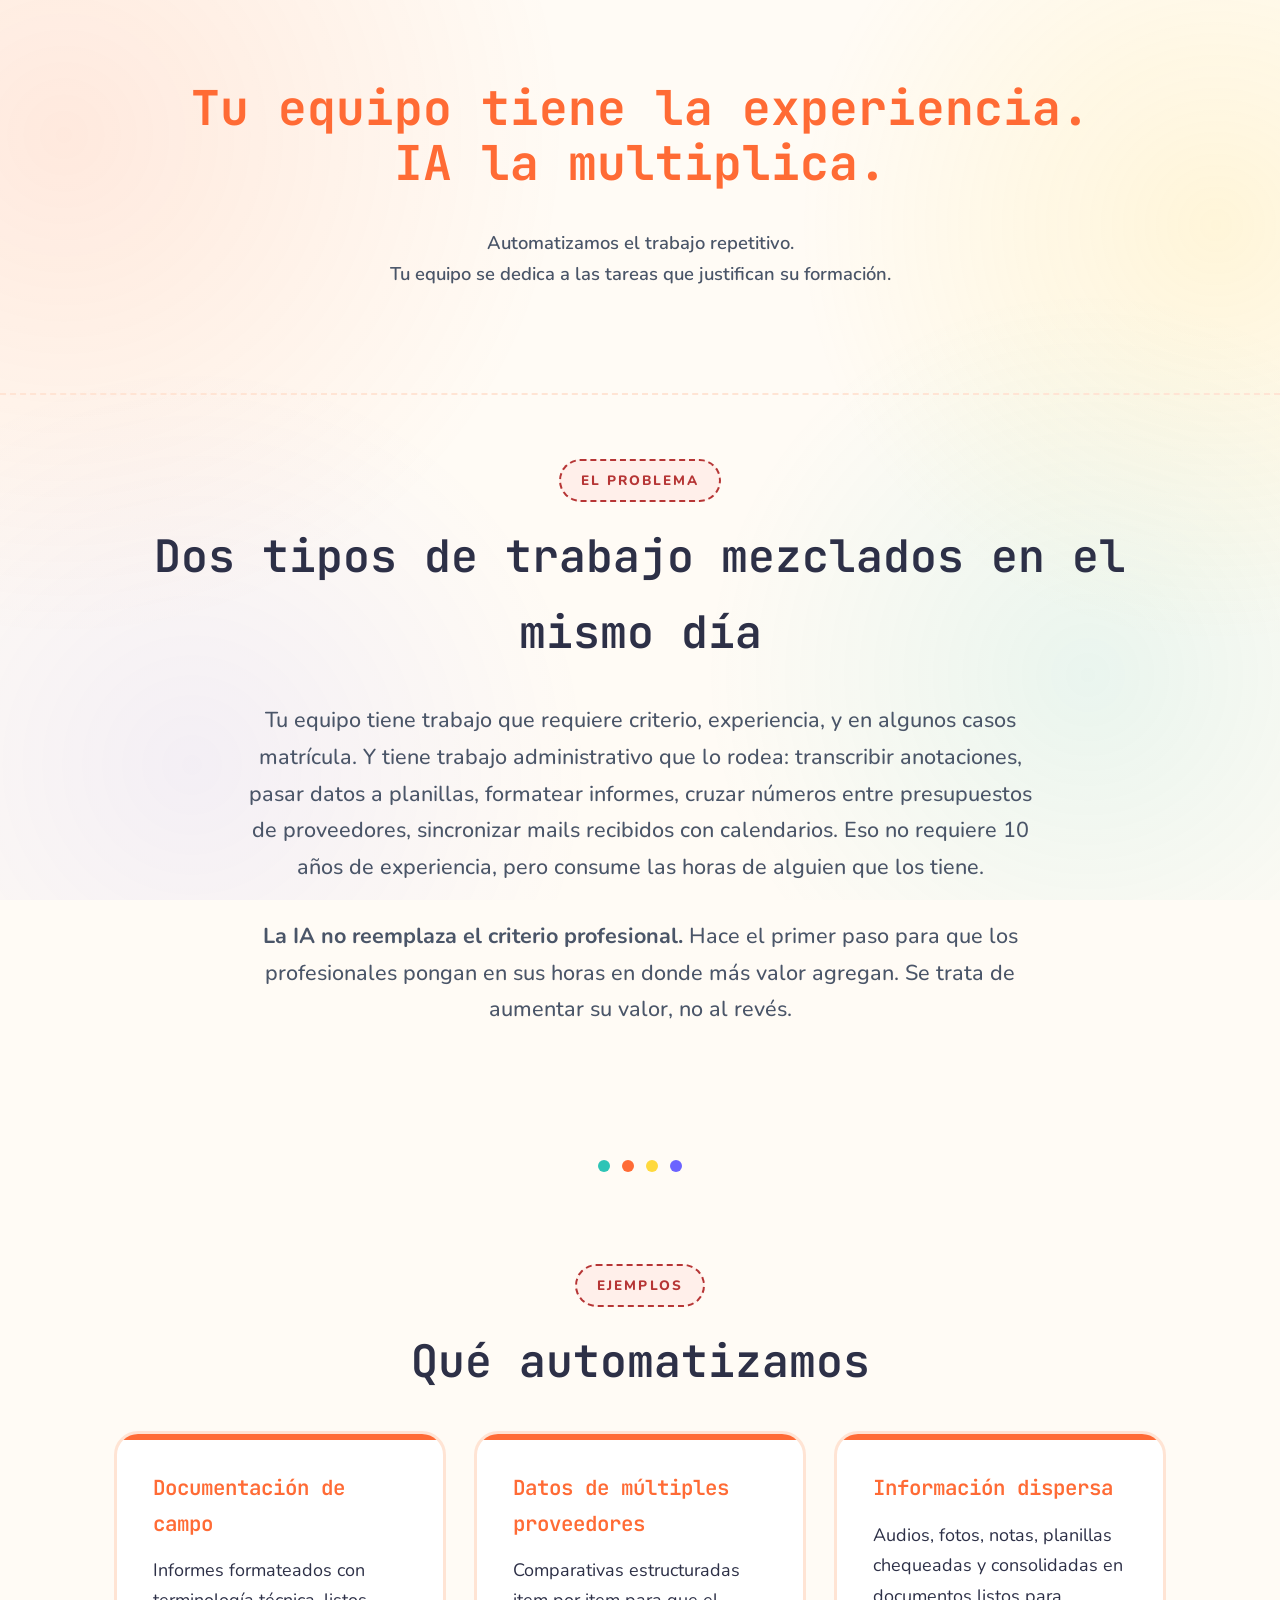
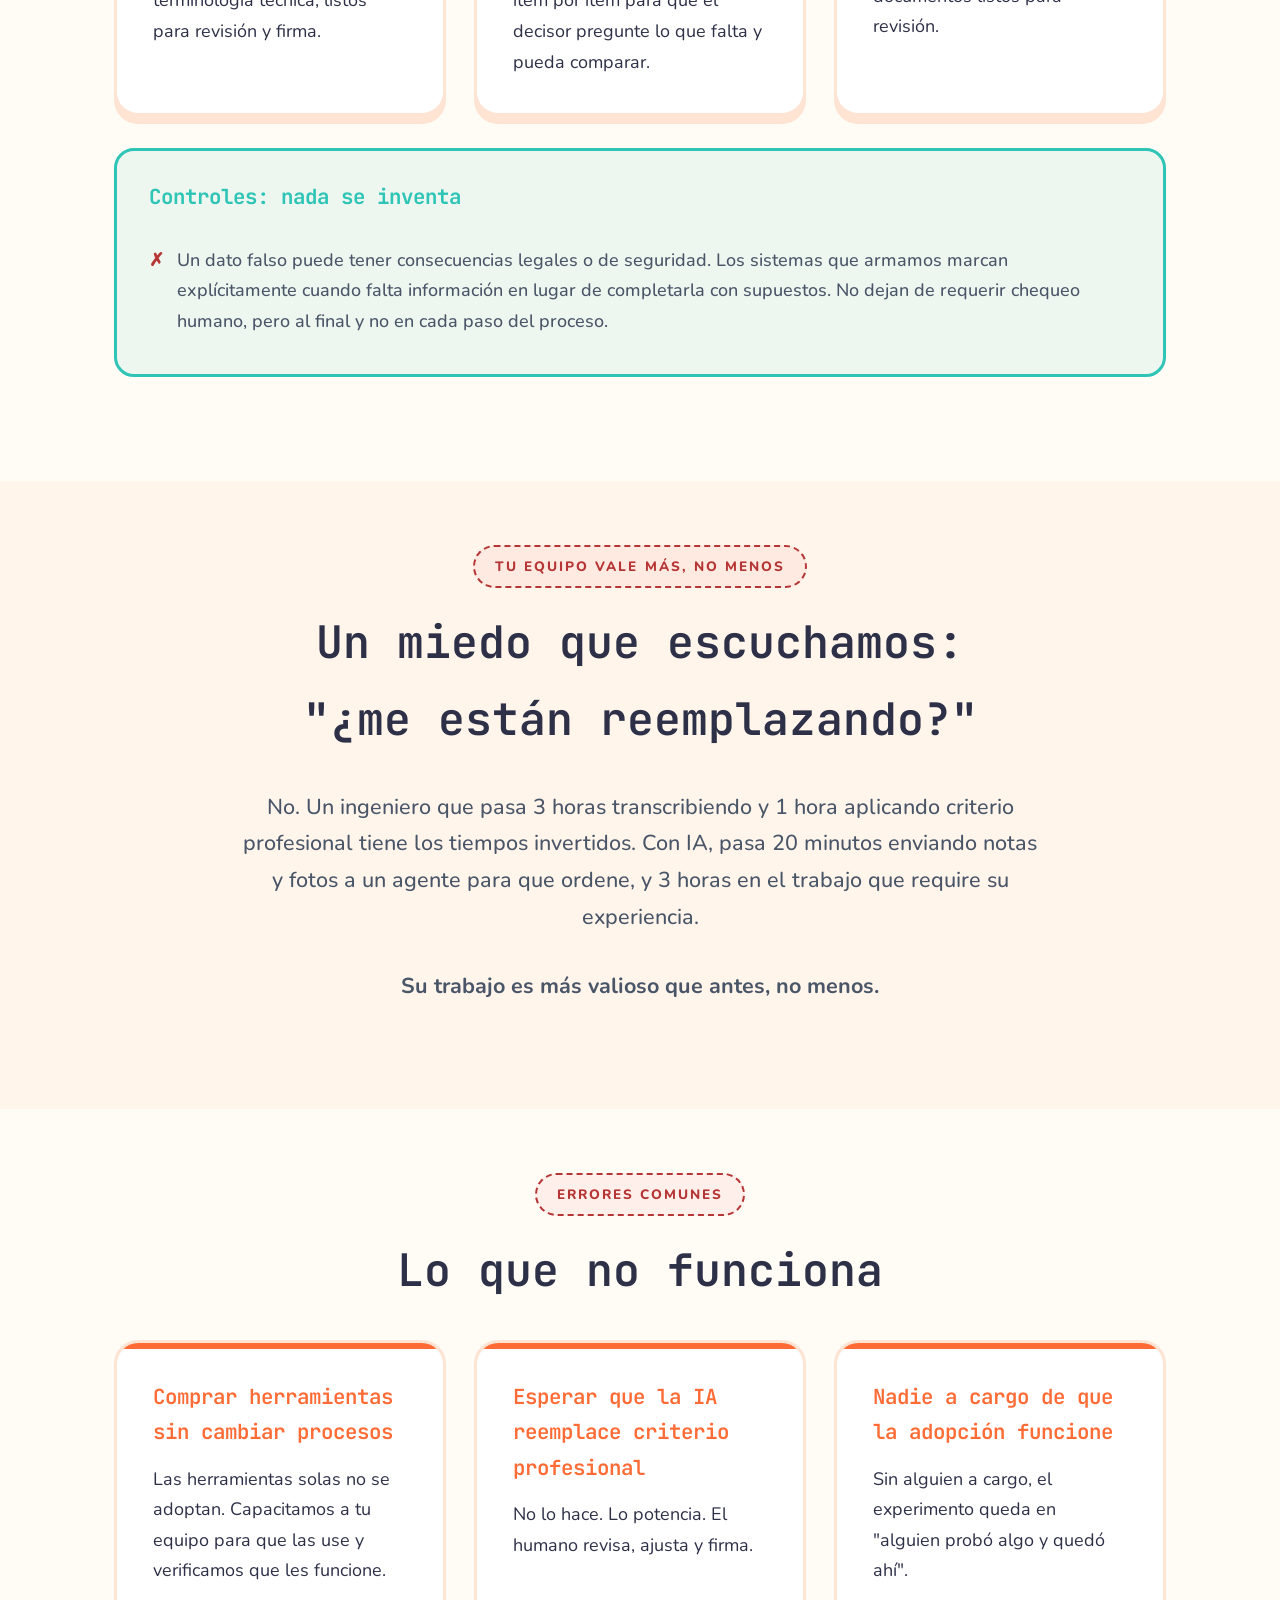
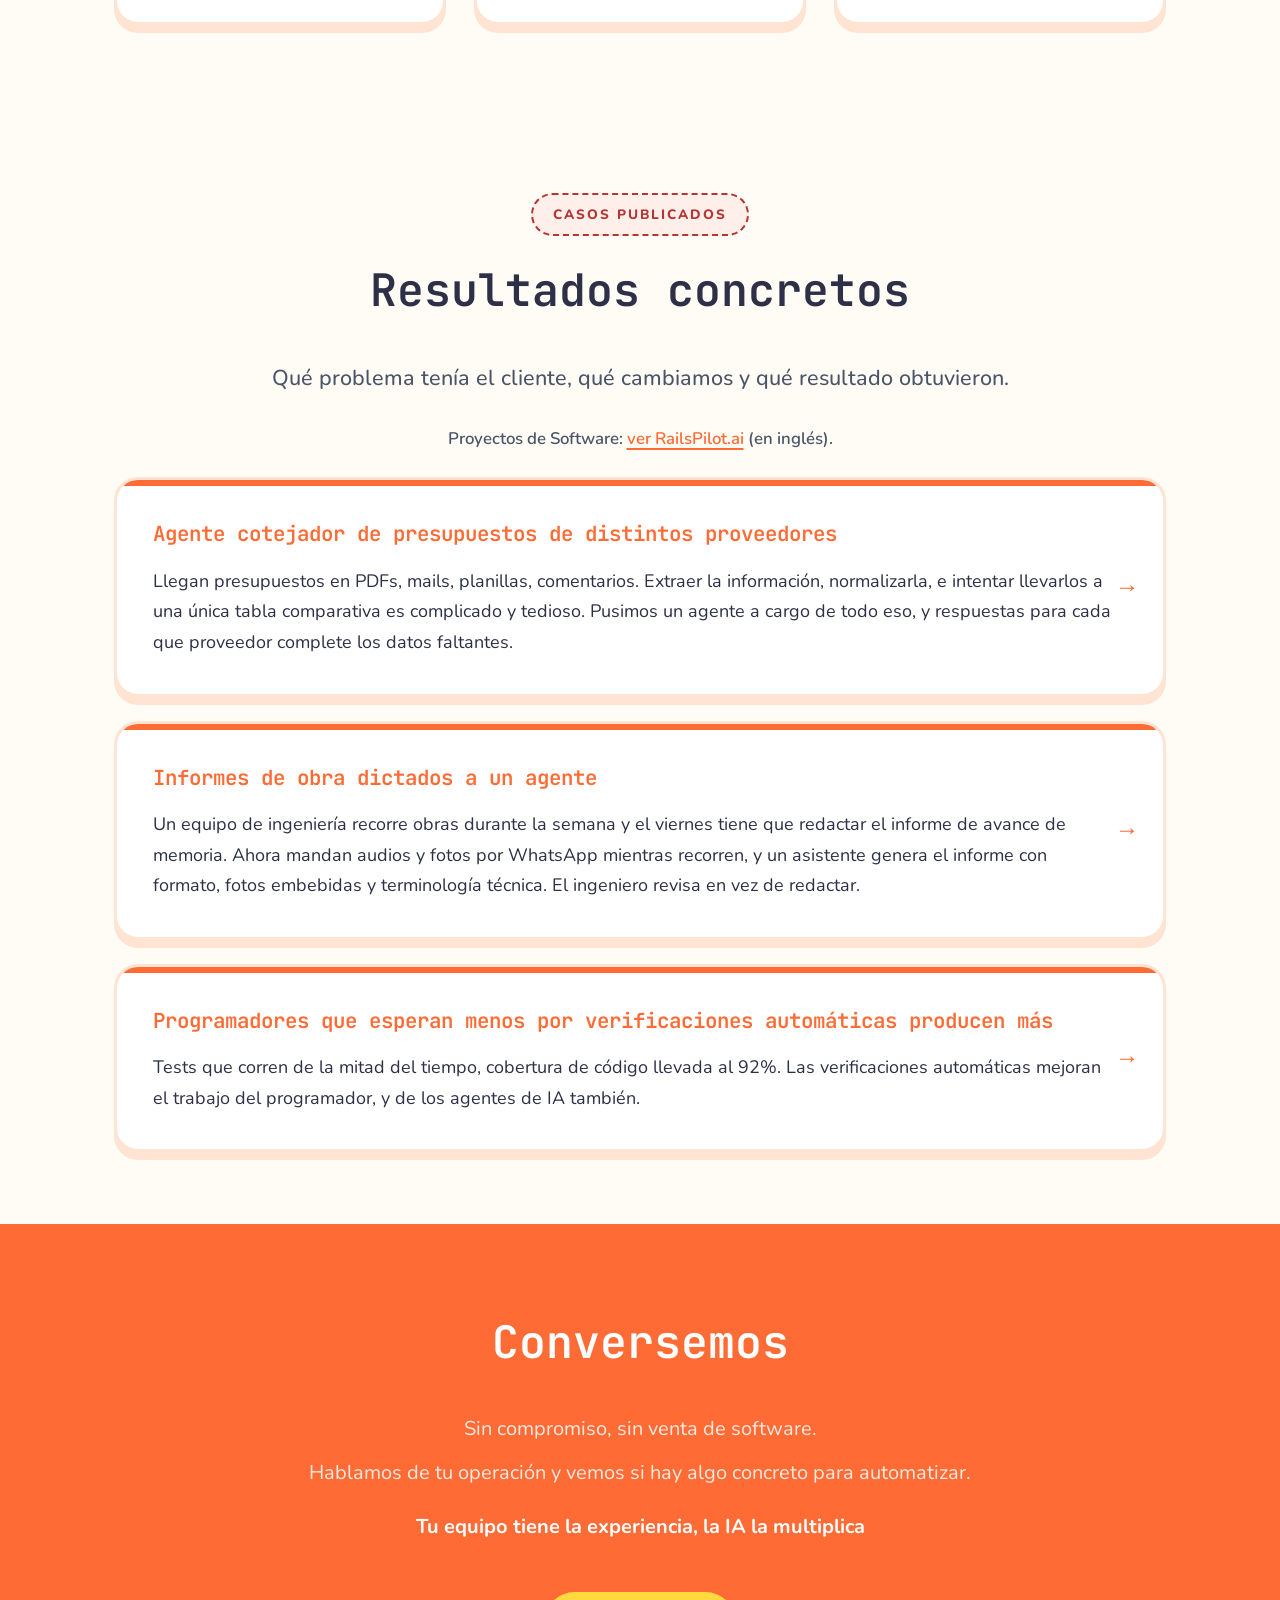
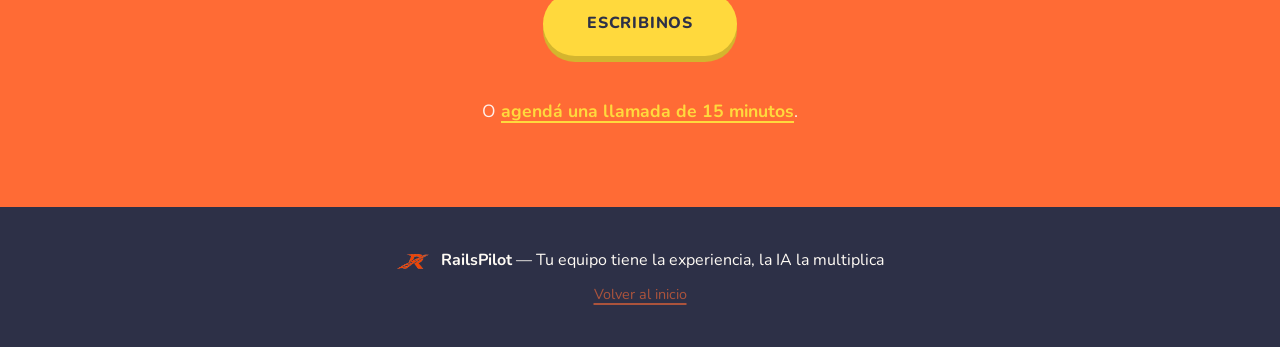
==== case_studies/index.html @ f8e94e39 "Remove dead CSS and inert scroll-reveal scaffolding Final polish pass after the 5 critique fixes alr" ====
<!DOCTYPE html>
<html lang="es">
  <head>
    <meta charset="UTF-8">
    <meta name="viewport" content="width=device-width, initial-scale=1.0">
    <title>Tu equipo tiene la experiencia, IA la multiplica — RailsPilot</title>
    <meta name="description" content="Automatizamos el trabajo repetitivo. No reemplazamos el criterio profesional: hacemos el primer pase para que tu equipo se dedique a las tareas que justifican su formación. Casos de uso reales.">
    <link rel="preconnect" href="https://fonts.googleapis.com">
    <link rel="preconnect" href="https://fonts.gstatic.com" crossorigin>
    <link href="https://fonts.googleapis.com/css2?family=Nunito:wght@400;600;700;800&family=JetBrains+Mono:wght@400;500;600;700&display=swap" rel="stylesheet">
    <link rel="stylesheet" href="styles.css">
    <link rel="icon" type="image/x-icon" href="../favicon.ico">
    <link rel="apple-touch-icon" href="../logo.png">
    <link rel="canonical" href="https://www.railspilot.ai/case_studies/">

    <meta property="og:type" content="website">
    <meta property="og:url" content="https://www.railspilot.ai/case_studies/">
    <meta property="og:title" content="Automatizaciones con IA para empresas — RailsPilot">
    <meta property="og:description" content="Automatizamos el trabajo repetitivo. No reemplazamos el criterio profesional: hacemos el primer pase para que tu equipo se dedique a las tareas que justifican su formación.">
    <meta property="og:image" content="https://www.railspilot.ai/logo.png">

    <meta name="twitter:card" content="summary_large_image">
    <meta name="twitter:title" content="Automatizaciones con IA para empresas — RailsPilot">
    <meta name="twitter:description" content="Automatizamos el trabajo repetitivo. Tu equipo se dedica a las tareas que justifican su formación. Casos de uso reales.">
    <meta name="twitter:image" content="https://www.railspilot.ai/logo.png">

    <script type="application/ld+json">
    {
      "@context": "https://schema.org",
      "@graph": [
        {
          "@type": "Organization",
          "name": "RailsPilot",
          "url": "https://www.railspilot.ai",
          "logo": "https://www.railspilot.ai/logo.png"
        },
        {
          "@type": "WebPage",
          "name": "Automatizaciones con IA para empresas",
          "description": "Automatizamos el trabajo repetitivo. No reemplazamos el criterio profesional: hacemos el primer pase para que tu equipo se dedique a las tareas que justifican su formación.",
          "url": "https://www.railspilot.ai/case_studies/",
          "inLanguage": "es",
          "isPartOf": {
            "@type": "WebSite",
            "name": "RailsPilot",
            "url": "https://www.railspilot.ai"
          }
        }
      ]
    }
    </script>
  </head>
  <body class="case-study case-studies-hub">
    <header class="case-header">
      <div class="container">
        <h1>Tu equipo tiene la experiencia.<br>IA la multiplica.</h1>
        <p class="tagline">Automatizamos el trabajo repetitivo.<br>Tu equipo se dedica a las tareas que justifican su formación.</p>
      </div>
    </header>

    <section>
      <div class="container">
        <div class="section-header">
          <span class="section-label">El problema</span>
          <h2>Dos tipos de trabajo mezclados en el mismo día</h2>
        </div>
        <p class="lead-text">Tu equipo tiene trabajo que requiere criterio, experiencia, y en algunos casos matrícula.
          Y tiene trabajo administrativo que lo rodea: transcribir anotaciones, pasar datos a planillas, formatear informes, cruzar números entre presupuestos de proveedores, sincronizar mails recibidos con calendarios.
          Eso no requiere 10 años de experiencia, pero consume las horas de alguien que los tiene.</p>

        <p class="lead-text lead-text--tight"><strong>La IA no reemplaza el criterio profesional.</strong> Hace el primer paso para que
          los profesionales pongan en sus horas en donde más valor agregan. Se trata de aumentar su valor, no al revés.</p>
      </div>
    </section>

    <div class="section-divider"><span></span></div>

    <section>
      <div class="container">
        <div class="section-header">
          <span class="section-label">Ejemplos</span>
          <h2>Qué automatizamos</h2>
        </div>

        <div class="grid-3">
          <div class="card">
            <h4>Documentación de campo</h4>
            <p>Informes formateados con terminología técnica, listos para revisión y firma.</p>
          </div>
          <div class="card">
            <h4>Datos de múltiples proveedores</h4>
            <p>Comparativas estructuradas item por item para que el decisor pregunte lo que falta y pueda comparar.</p>
          </div>
          <div class="card">
            <h4>Información dispersa</h4>
            <p>Audios, fotos, notas, planillas chequeadas y consolidadas en documentos listos para revisión.</p>
          </div>
        </div>

        <div class="warning-box" style="border-color: var(--teal); background: rgba(46, 196, 182, 0.08);">
          <h4 style="color: var(--teal);">Controles: nada se inventa</h4>
          <div class="warning-items">
            <p>Un dato falso puede tener consecuencias legales o de seguridad.
              Los sistemas que armamos marcan explícitamente cuando falta información en lugar de completarla con supuestos.
            No dejan de requerir chequeo humano, pero al final y no en cada paso del proceso.</p>
          </div>
        </div>
      </div>
    </section>

    <section class="alt-bg">
      <div class="container">
        <div class="section-header">
          <span class="section-label">Tu equipo vale más, no menos</span>
          <h2>Un miedo que escuchamos:<br>"¿me están reemplazando?"</h2>
        </div>
        <p class="lead-text">No. Un ingeniero que pasa 3 horas transcribiendo y 1 hora aplicando criterio profesional tiene los tiempos invertidos.
          Con IA, pasa 20 minutos enviando notas y fotos a un agente para que ordene, y 3 horas en el trabajo que require su experiencia.</p>
        <p class="lead-text" style="margin-top: 1.5em;"><strong>Su trabajo es más valioso que antes, no menos.</strong></p>
      </div>
    </section>

    <section>
      <div class="container">
        <div class="section-header">
          <span class="section-label">Errores comunes</span>
          <h2>Lo que no funciona</h2>
        </div>

        <div class="grid-3">
          <div class="card">
            <h4>Comprar herramientas sin cambiar procesos</h4>
            <p>Las herramientas solas no se adoptan. Capacitamos a tu equipo para que las use y verificamos que les funcione.</p>
          </div>
          <div class="card">
            <h4>Esperar que la IA reemplace criterio profesional</h4>
            <p>No lo hace. Lo potencia. El humano revisa, ajusta y firma.</p>
          </div>
          <div class="card">
            <h4>Nadie a cargo de que la adopción funcione</h4>
            <p>Sin alguien a cargo, el experimento queda en "alguien probó algo y quedó ahí".</p>
          </div>
        </div>
      </div>
    </section>


    <section>
      <div class="container">
        <div class="section-header">
          <span class="section-label">Casos publicados</span>
          <h2>Resultados concretos</h2>
        </div>
        <p class="lead-text">Qué problema tenía el cliente, qué cambiamos y qué resultado obtuvieron.</p>

        <p class="hub-crosslink">
          Proyectos de Software: <a href="../index.html">ver
            RailsPilot.ai</a> (en inglés).
        </p>

        <a href="cotejacion-presupuestos/" class="case-link card">
          <h4>Agente cotejador de presupuestos de distintos proveedores</h4>
          <p>Llegan presupuestos en PDFs, mails,  planillas, comentarios. Extraer la información, normalizarla, e intentar llevarlos a una única tabla comparativa es complicado y tedioso. Pusimos un agente a cargo de todo eso, y respuestas para cada que proveedor complete los datos faltantes.</p>
          <span class="case-link-arrow">→</span>
        </a>

        <a href="informes-de-obra/" class="case-link card">
          <h4>Informes de obra dictados a un agente</h4>
          <p>Un equipo de ingeniería recorre obras durante la semana y el viernes tiene que redactar el informe de avance de memoria. Ahora mandan audios y fotos por WhatsApp mientras recorren, y un asistente genera el informe con formato, fotos embebidas y terminología técnica. El ingeniero revisa en vez de redactar.</p>
          <span class="case-link-arrow">→</span>
        </a>

        <a href="programadores-que-esperan-menos/" class="case-link card">
          <h4>Programadores que esperan menos por verificaciones automáticas producen más</h4>
          <p>Tests que corren de la mitad del tiempo, cobertura de código llevada al 92%. Las verificaciones automáticas mejoran el trabajo del programador, y de los agentes de IA también.</p>
          <span class="case-link-arrow">→</span>
        </a>
      </div>
    </section>

    <section class="cta-section" id="contact">
      <div class="container">
        <h2>Conversemos</h2>
        <p class="cta-text">Sin compromiso, sin venta de software.</p>
        <p class="cta-text">Hablamos de tu operación y vemos si hay algo concreto para automatizar.</p>
        <p class="cta-text highlight">Tu equipo tiene la experiencia, la IA la multiplica</p>

        <a href="mailto:tute@railspilot.ai" class="btn btn-gold">Escribinos</a>
        <p class="contact-note" style="margin-top: 32px; color: rgba(255,255,255,0.9);">
          O <a href="https://calendar.app.google/mgPEnSCgCAgNUo5E7" style="color: var(--secondary); font-weight: 700;">agendá una llamada de 15 minutos</a>.
        </p>
      </div>
    </section>

    <footer>
      <div class="container">
        <p>
          <img src="../logo.png" alt="" class="footer-logo">
          <strong>RailsPilot</strong> — Tu equipo tiene la experiencia, la IA la multiplica
        </p>
        <p class="footer-sub"><a href="../index.html">Volver al inicio</a></p>
      </div>
    </footer>
  </body>
</html>
---- case_studies/styles.css ----
@import url('../styles.css');

.case-studies-hub section {
  padding: 64px 24px 72px;
}

.case-studies-hub .section-divider {
  padding: 28px 0;
}

.case-studies-hub .section-header {
  margin-bottom: 32px;
}

.case-studies-hub .lead-text {
  margin-bottom: 32px;
}

.case-studies-hub .lead-text--tight {
  margin-top: 0.75em;
}

.case-studies-hub .grid-3 {
  margin: 32px 0;
}

.case-studies-hub .case-header {
  padding: 48px 24px 32px;
}

.case-studies-hub .case-header .tagline {
  margin: 1.15em auto 1.5em;
}

.case-studies-hub .hub-crosslink {
  text-align: center;
  font-size: 1.05rem;
  font-weight: 600;
  color: var(--text-light);
  margin: -4px auto 18px;
  max-width: 640px;
}

.case-studies-hub .case-link {
  margin-top: 12px;
}

.case-studies-hub .warning-box {
  margin: 32px 0;
  padding: 28px 32px;
}

.case-studies-hub .cta-section {
  padding: 80px 24px;
}

.case-studies-hub footer {
  padding: 40px 24px;
}

.case-study .article {
  max-width: 720px;
  margin: 0 auto;
}

.case-study .article h1 {
  margin-bottom: 24px;
}

.case-study .article h2 {
  font-size: 1.6rem;
  margin-top: 48px;
  margin-bottom: 20px;
}

.case-study .article p {
  margin-bottom: 1.25em;
  color: var(--text-light);
  font-weight: 500;
}

.case-study .article p strong {
  color: var(--text);
}

.case-study .article .lead {
  font-size: 1.2rem;
  color: var(--text);
}

.case-study .article ol {
  margin: 0.75em 0 1.35em;
  padding-left: 0;
  padding-inline-start: 1.75rem;
  list-style-position: outside;
  color: var(--text-light);
  font-weight: 500;
}

.case-study .article ol > li {
  line-height: 1.65;
  padding-inline-start: 0.5rem;
}

.case-study .article ol > li + li {
  margin-top: 1rem;
}

.case-study .article ol > li strong {
  color: var(--text);
}

.case-study figure {
  margin: 40px 0;
}

.case-study figure img,
.case-study figure object {
  max-width: 100%;
  height: auto;
  display: block;
  border-radius: 16px;
  border: 2px solid var(--border);
}

.case-study .use-cases {
  list-style: none;
  margin: 24px 0;
}

.case-study .use-cases li {
  margin-bottom: 24px;
  padding-left: 0;
}

.case-study .use-cases li strong {
  display: block;
  color: var(--primary);
  margin-bottom: 6px;
}

.case-study .case-header {
  padding: 80px 24px 48px;
  text-align: center;
  border-bottom: 2px dashed var(--border);
}

.case-study .case-header a {
  font-size: 0.9rem;
  text-transform: uppercase;
  letter-spacing: 0.1em;
  margin-bottom: 24px;
  display: inline-block;
}

.case-study .article-wrap {
  padding: 48px 24px 120px;
}

.case-study footer {
  margin-top: 0;
}

.case-study .case-header .tagline {
  font-size: 1.15rem;
  color: var(--text-light);
  max-width: 640px;
  margin: 2em auto 3em;
  font-weight: 600;
}

.case-study .case-link {
  display: block;
  text-decoration: none;
  color: inherit;
  position: relative;
  padding-right: 48px;
  margin-top: 24px;
}

.case-study .case-link:hover {
  color: inherit;
}

.case-study .case-link .case-link-arrow {
  position: absolute;
  right: 24px;
  top: 50%;
  transform: translateY(-50%);
  font-size: 1.5rem;
  color: var(--primary);
  transition: transform 0.2s ease;
}

.case-study .case-link:hover .case-link-arrow {
  transform: translateY(-50%) translateX(4px);
}
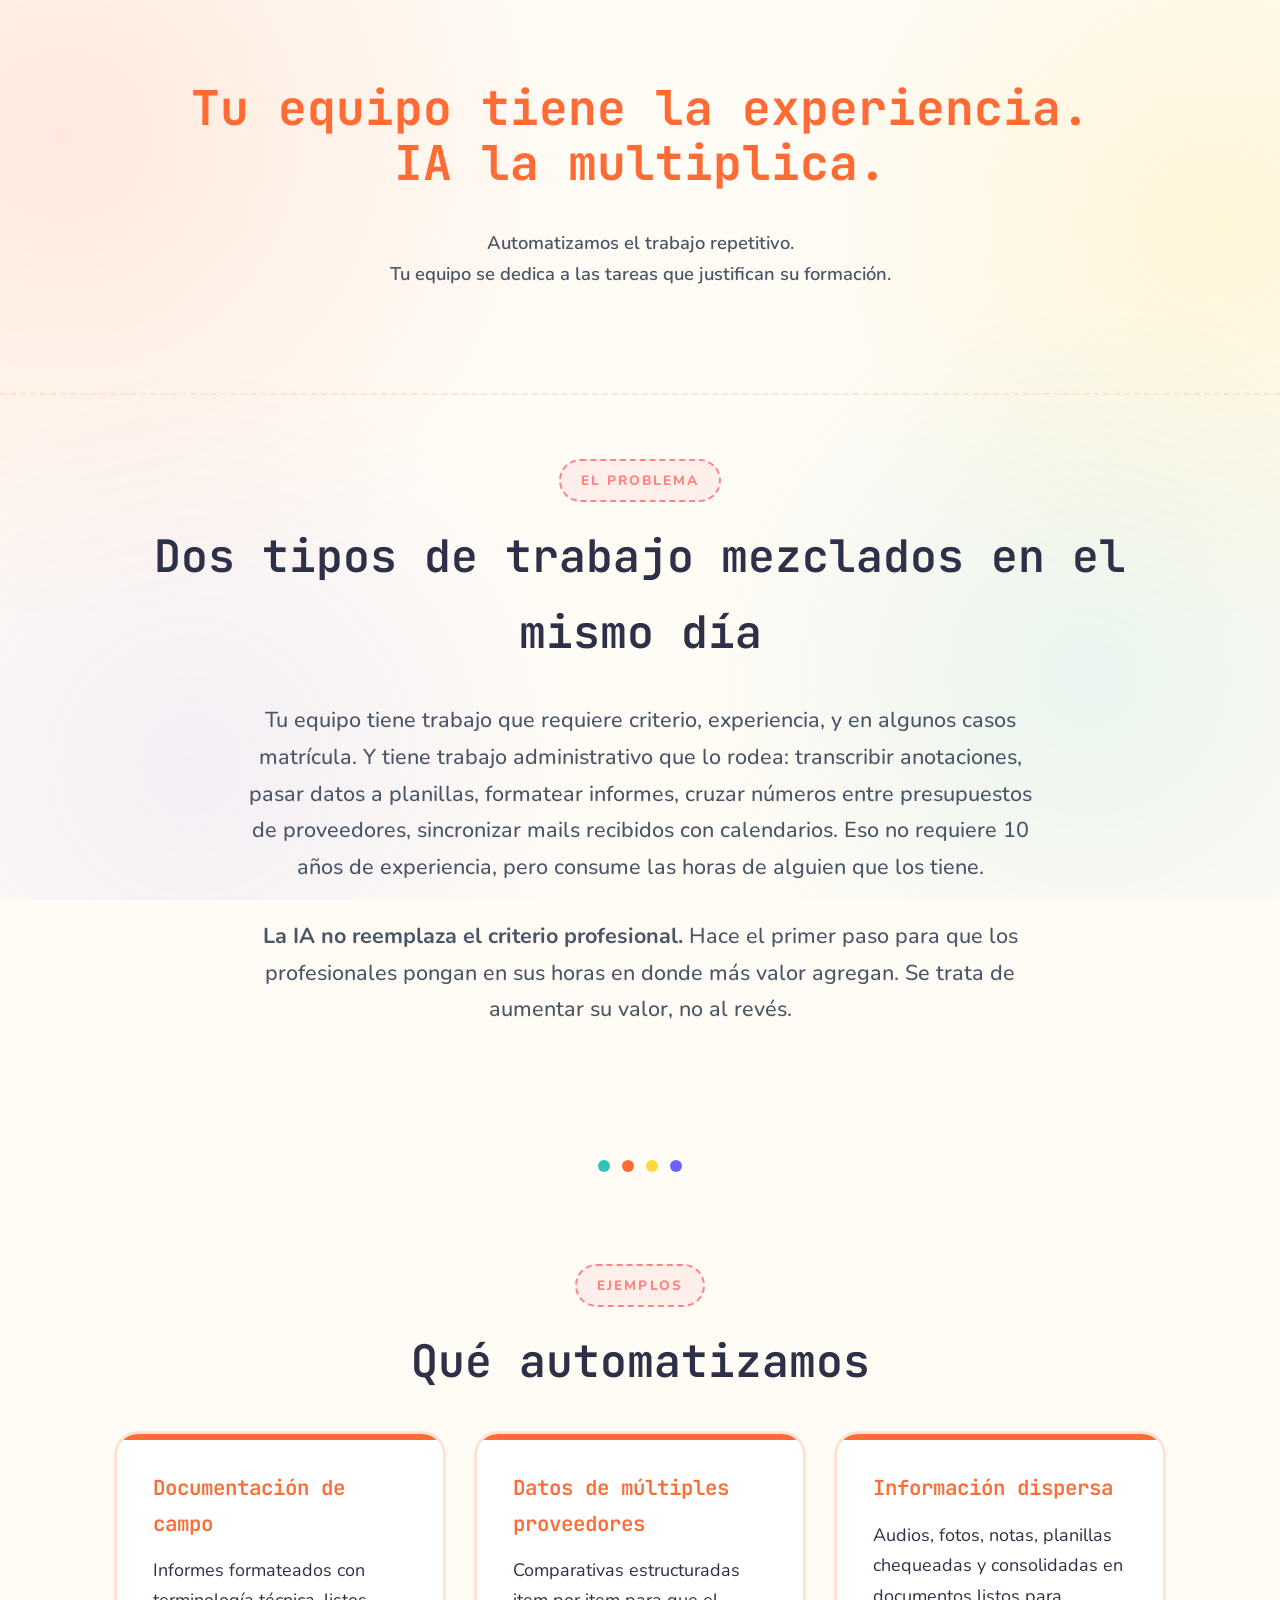
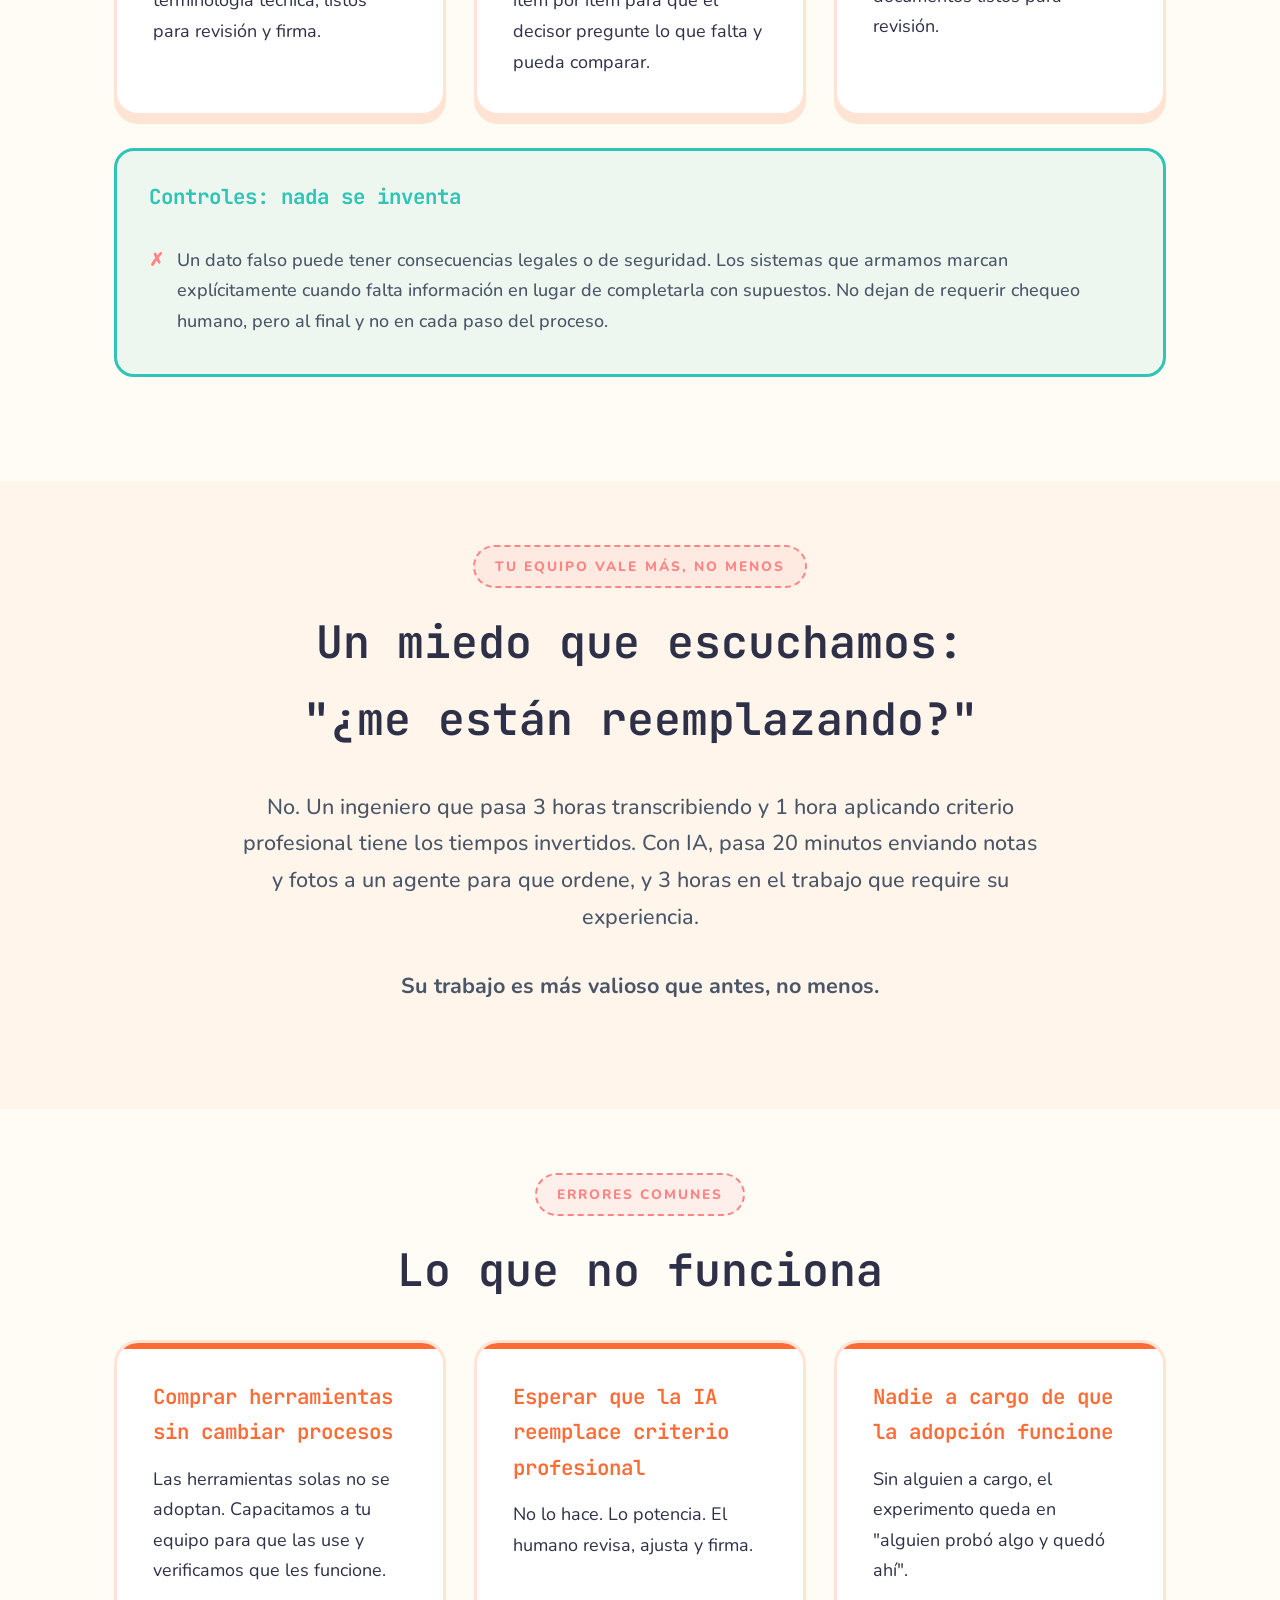
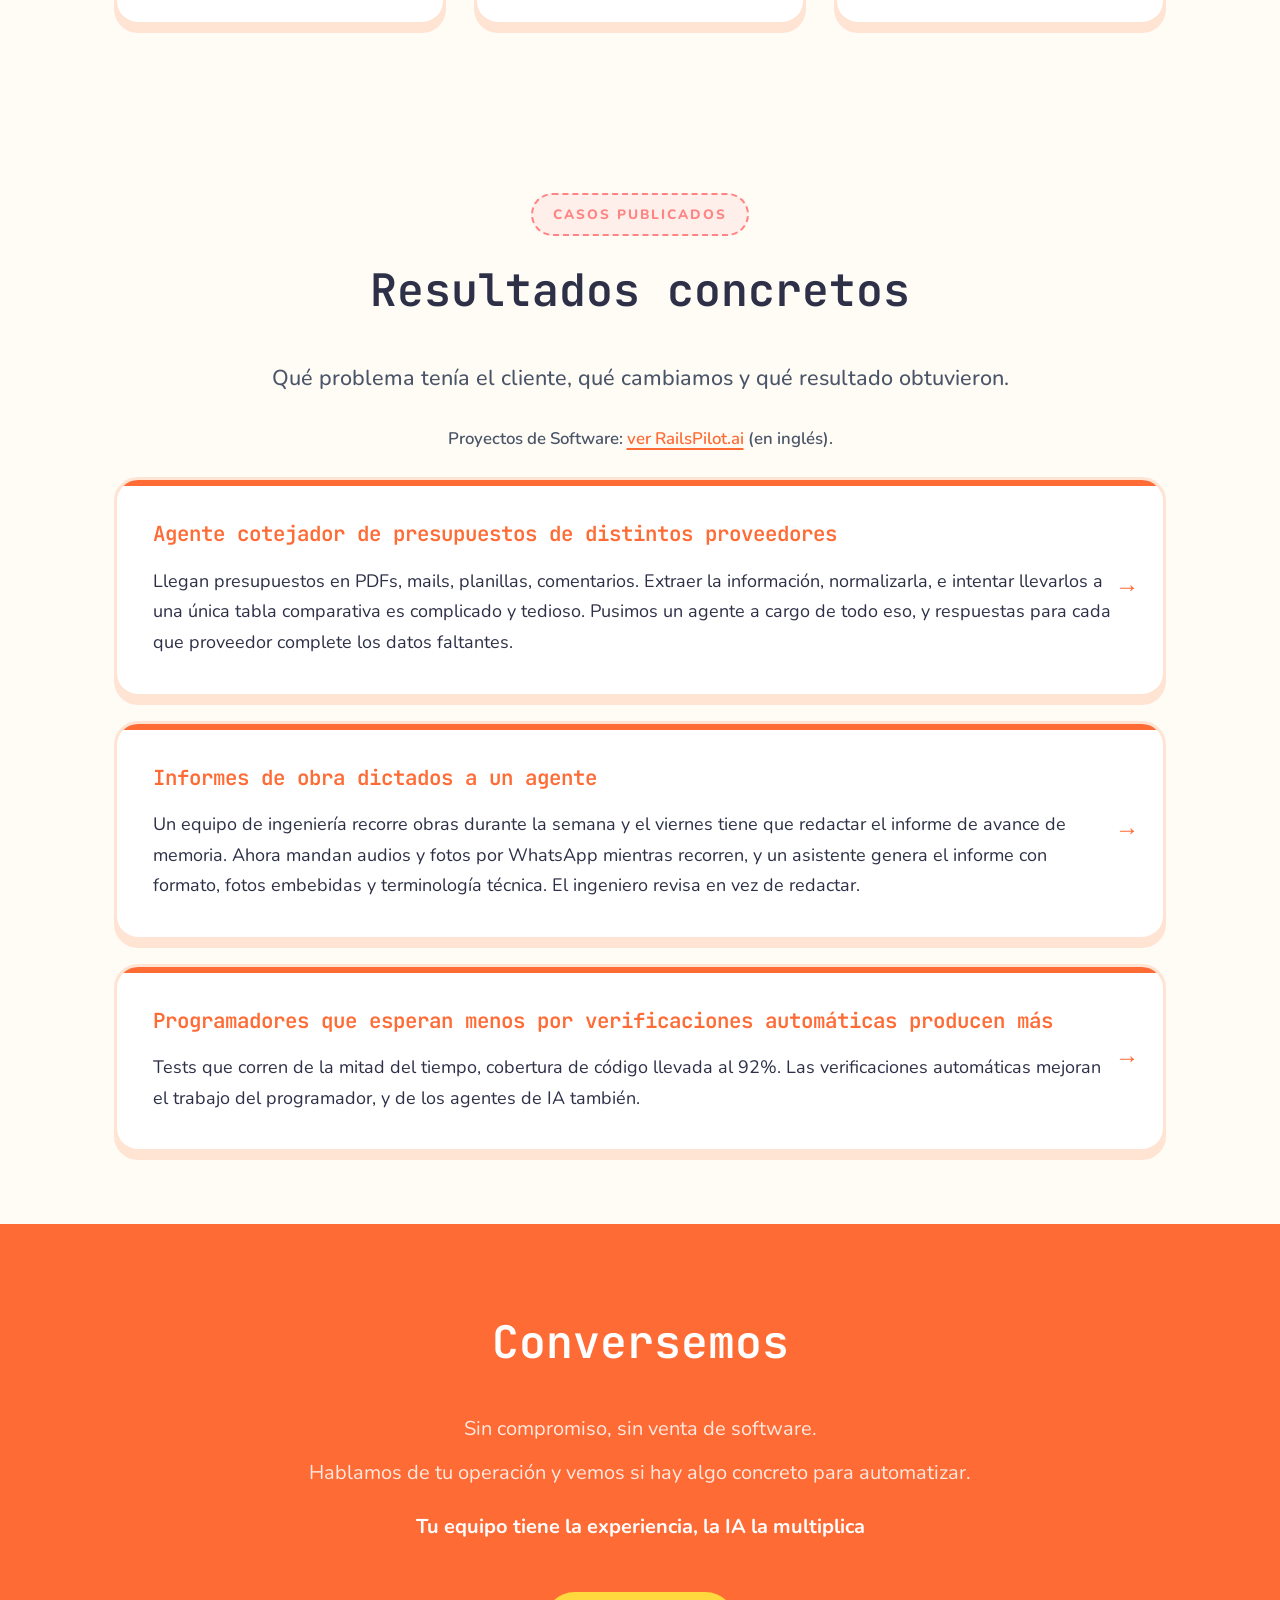
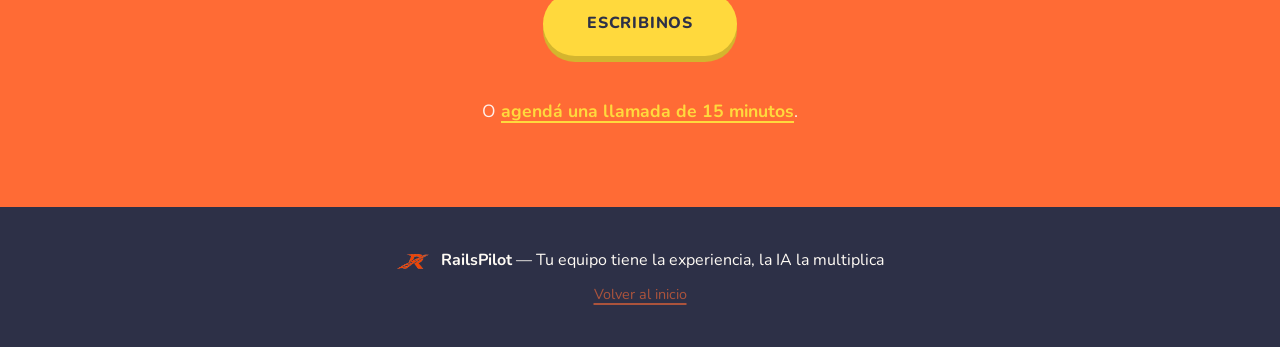
==== commit a02d7ca2: "Switch contact email to tute@railspilot.ai Moves off the personal Gmail address so client replies la" ====
--- a/case_studies/index.html
+++ b/case_studies/index.html
@@ -58,7 +58,7 @@
       </div>
     </header>
 
-    <section>
+    <section class="reveal">
       <div class="container">
         <div class="section-header">
           <span class="section-label">El problema</span>
@@ -75,7 +75,7 @@
 
     <div class="section-divider"><span></span></div>
 
-    <section>
+    <section class="reveal">
       <div class="container">
         <div class="section-header">
           <span class="section-label">Ejemplos</span>
@@ -83,15 +83,15 @@
         </div>
 
         <div class="grid-3">
-          <div class="card">
+          <div class="card reveal">
             <h4>Documentación de campo</h4>
             <p>Informes formateados con terminología técnica, listos para revisión y firma.</p>
           </div>
-          <div class="card">
+          <div class="card reveal">
             <h4>Datos de múltiples proveedores</h4>
             <p>Comparativas estructuradas item por item para que el decisor pregunte lo que falta y pueda comparar.</p>
           </div>
-          <div class="card">
+          <div class="card reveal">
             <h4>Información dispersa</h4>
             <p>Audios, fotos, notas, planillas chequeadas y consolidadas en documentos listos para revisión.</p>
           </div>
@@ -108,7 +108,7 @@
       </div>
     </section>
 
-    <section class="alt-bg">
+    <section class="alt-bg reveal">
       <div class="container">
         <div class="section-header">
           <span class="section-label">Tu equipo vale más, no menos</span>
@@ -120,7 +120,7 @@
       </div>
     </section>
 
-    <section>
+    <section class="reveal">
       <div class="container">
         <div class="section-header">
           <span class="section-label">Errores comunes</span>
@@ -128,15 +128,15 @@
         </div>
 
         <div class="grid-3">
-          <div class="card">
+          <div class="card reveal">
             <h4>Comprar herramientas sin cambiar procesos</h4>
             <p>Las herramientas solas no se adoptan. Capacitamos a tu equipo para que las use y verificamos que les funcione.</p>
           </div>
-          <div class="card">
+          <div class="card reveal">
             <h4>Esperar que la IA reemplace criterio profesional</h4>
             <p>No lo hace. Lo potencia. El humano revisa, ajusta y firma.</p>
           </div>
-          <div class="card">
+          <div class="card reveal">
             <h4>Nadie a cargo de que la adopción funcione</h4>
             <p>Sin alguien a cargo, el experimento queda en "alguien probó algo y quedó ahí".</p>
           </div>
@@ -145,7 +145,7 @@
     </section>
 
 
-    <section>
+    <section class="reveal">
       <div class="container">
         <div class="section-header">
           <span class="section-label">Casos publicados</span>
@@ -158,19 +158,19 @@
             RailsPilot.ai</a> (en inglés).
         </p>
 
-        <a href="cotejacion-presupuestos/" class="case-link card">
+        <a href="cotejacion-presupuestos/" class="case-link card reveal">
           <h4>Agente cotejador de presupuestos de distintos proveedores</h4>
           <p>Llegan presupuestos en PDFs, mails,  planillas, comentarios. Extraer la información, normalizarla, e intentar llevarlos a una única tabla comparativa es complicado y tedioso. Pusimos un agente a cargo de todo eso, y respuestas para cada que proveedor complete los datos faltantes.</p>
           <span class="case-link-arrow">→</span>
         </a>
 
-        <a href="informes-de-obra/" class="case-link card">
+        <a href="informes-de-obra/" class="case-link card reveal">
           <h4>Informes de obra dictados a un agente</h4>
           <p>Un equipo de ingeniería recorre obras durante la semana y el viernes tiene que redactar el informe de avance de memoria. Ahora mandan audios y fotos por WhatsApp mientras recorren, y un asistente genera el informe con formato, fotos embebidas y terminología técnica. El ingeniero revisa en vez de redactar.</p>
           <span class="case-link-arrow">→</span>
         </a>
 
-        <a href="programadores-que-esperan-menos/" class="case-link card">
+        <a href="programadores-que-esperan-menos/" class="case-link card reveal">
           <h4>Programadores que esperan menos por verificaciones automáticas producen más</h4>
           <p>Tests que corren de la mitad del tiempo, cobertura de código llevada al 92%. Las verificaciones automáticas mejoran el trabajo del programador, y de los agentes de IA también.</p>
           <span class="case-link-arrow">→</span>
@@ -201,5 +201,18 @@
         <p class="footer-sub"><a href="../index.html">Volver al inicio</a></p>
       </div>
     </footer>
+
+    <script>
+      document.addEventListener('DOMContentLoaded', function() {
+        const reveals = document.querySelectorAll('.reveal');
+        if (reveals.length === 0) return;
+        const observer = new IntersectionObserver(function(entries) {
+          entries.forEach(function(entry) {
+            if (entry.isIntersecting) entry.target.classList.add('visible');
+          });
+        }, { threshold: 0.1, rootMargin: '0px 0px -50px 0px' });
+        reveals.forEach(function(el) { observer.observe(el); });
+      });
+    </script>
   </body>
 </html>
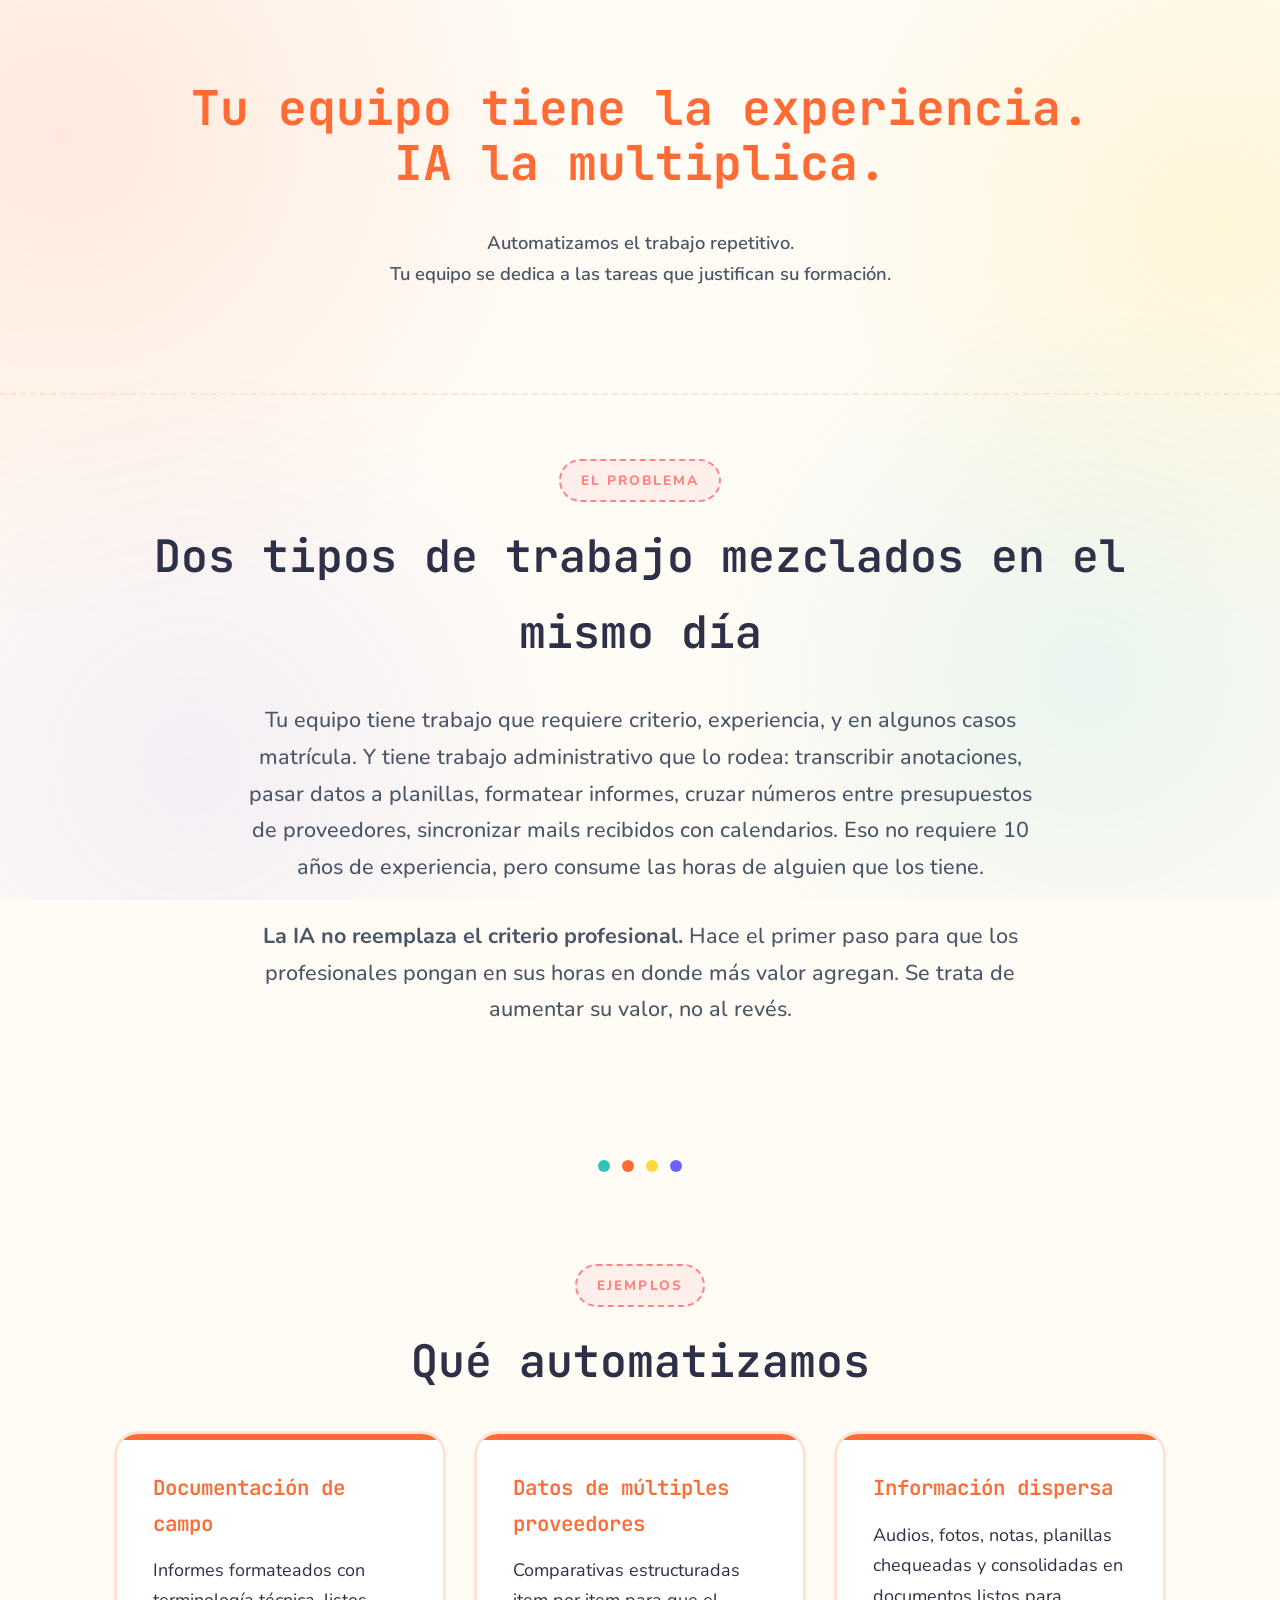
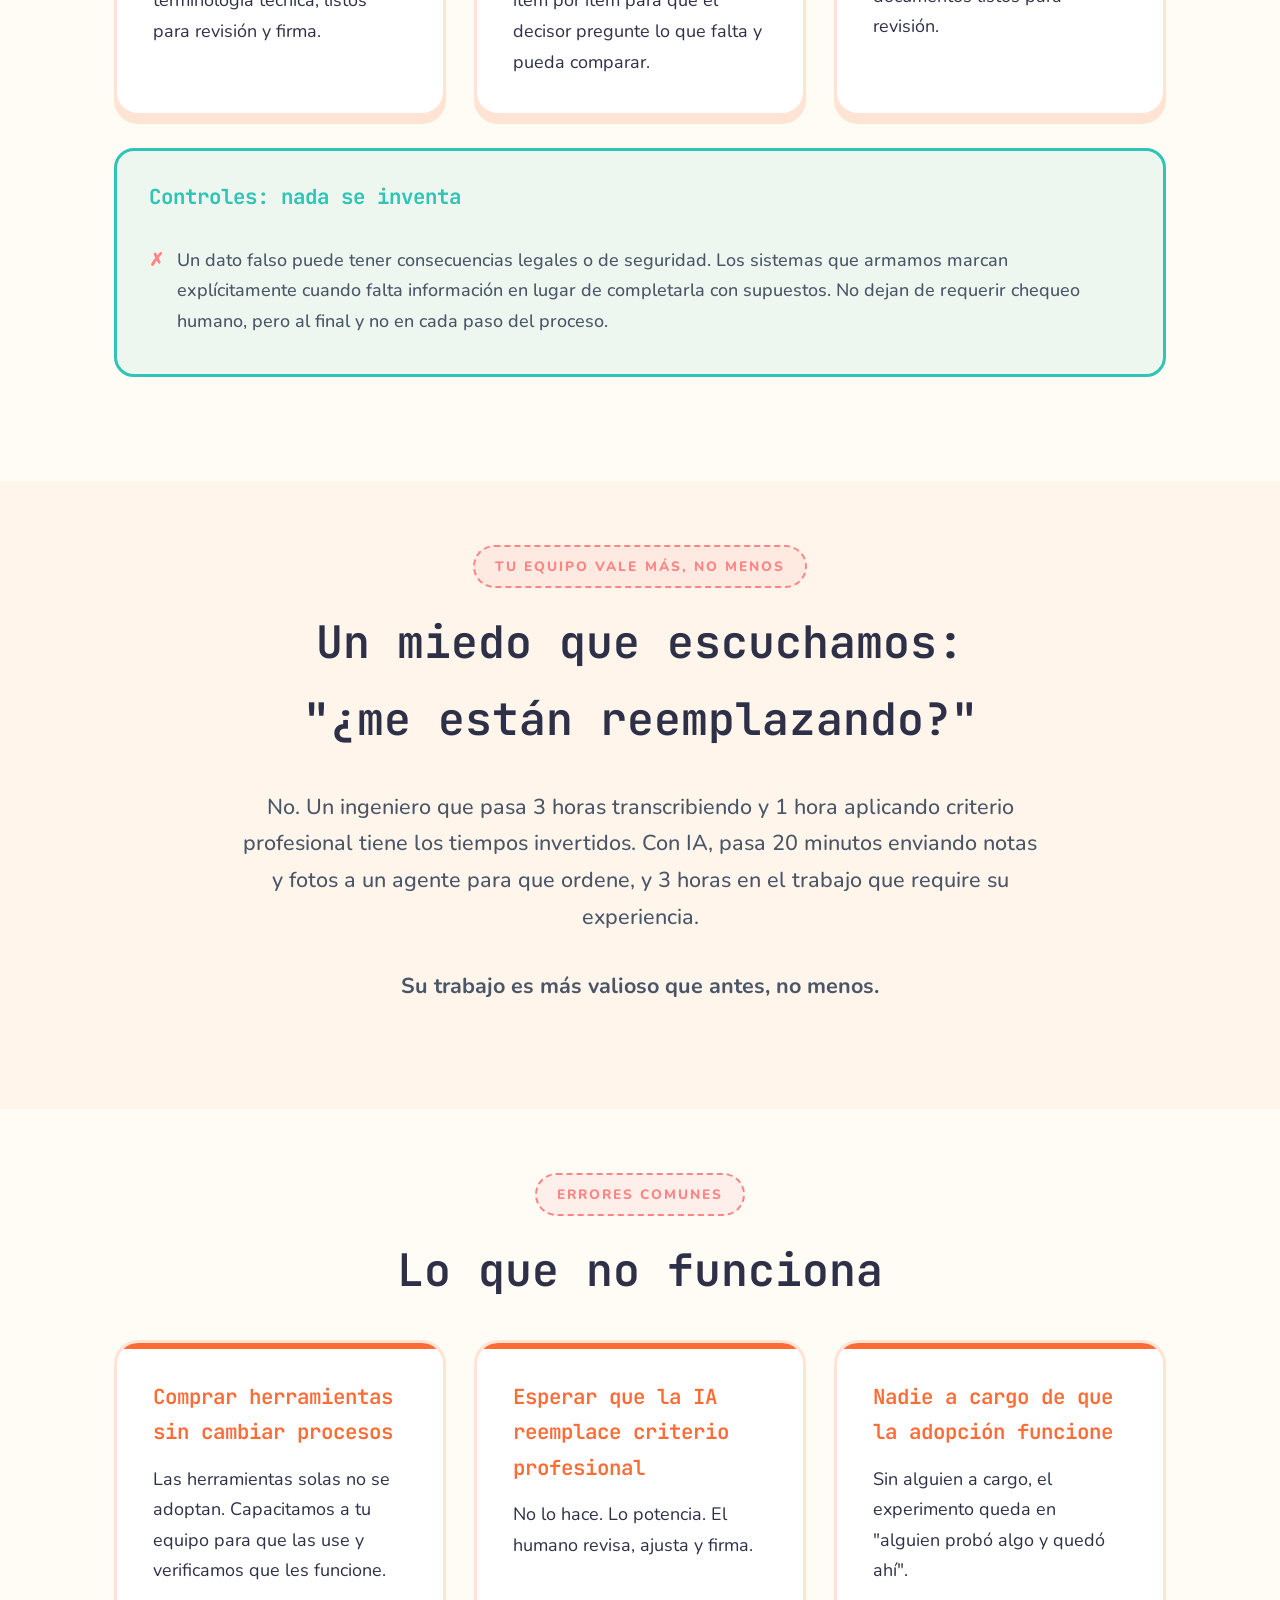
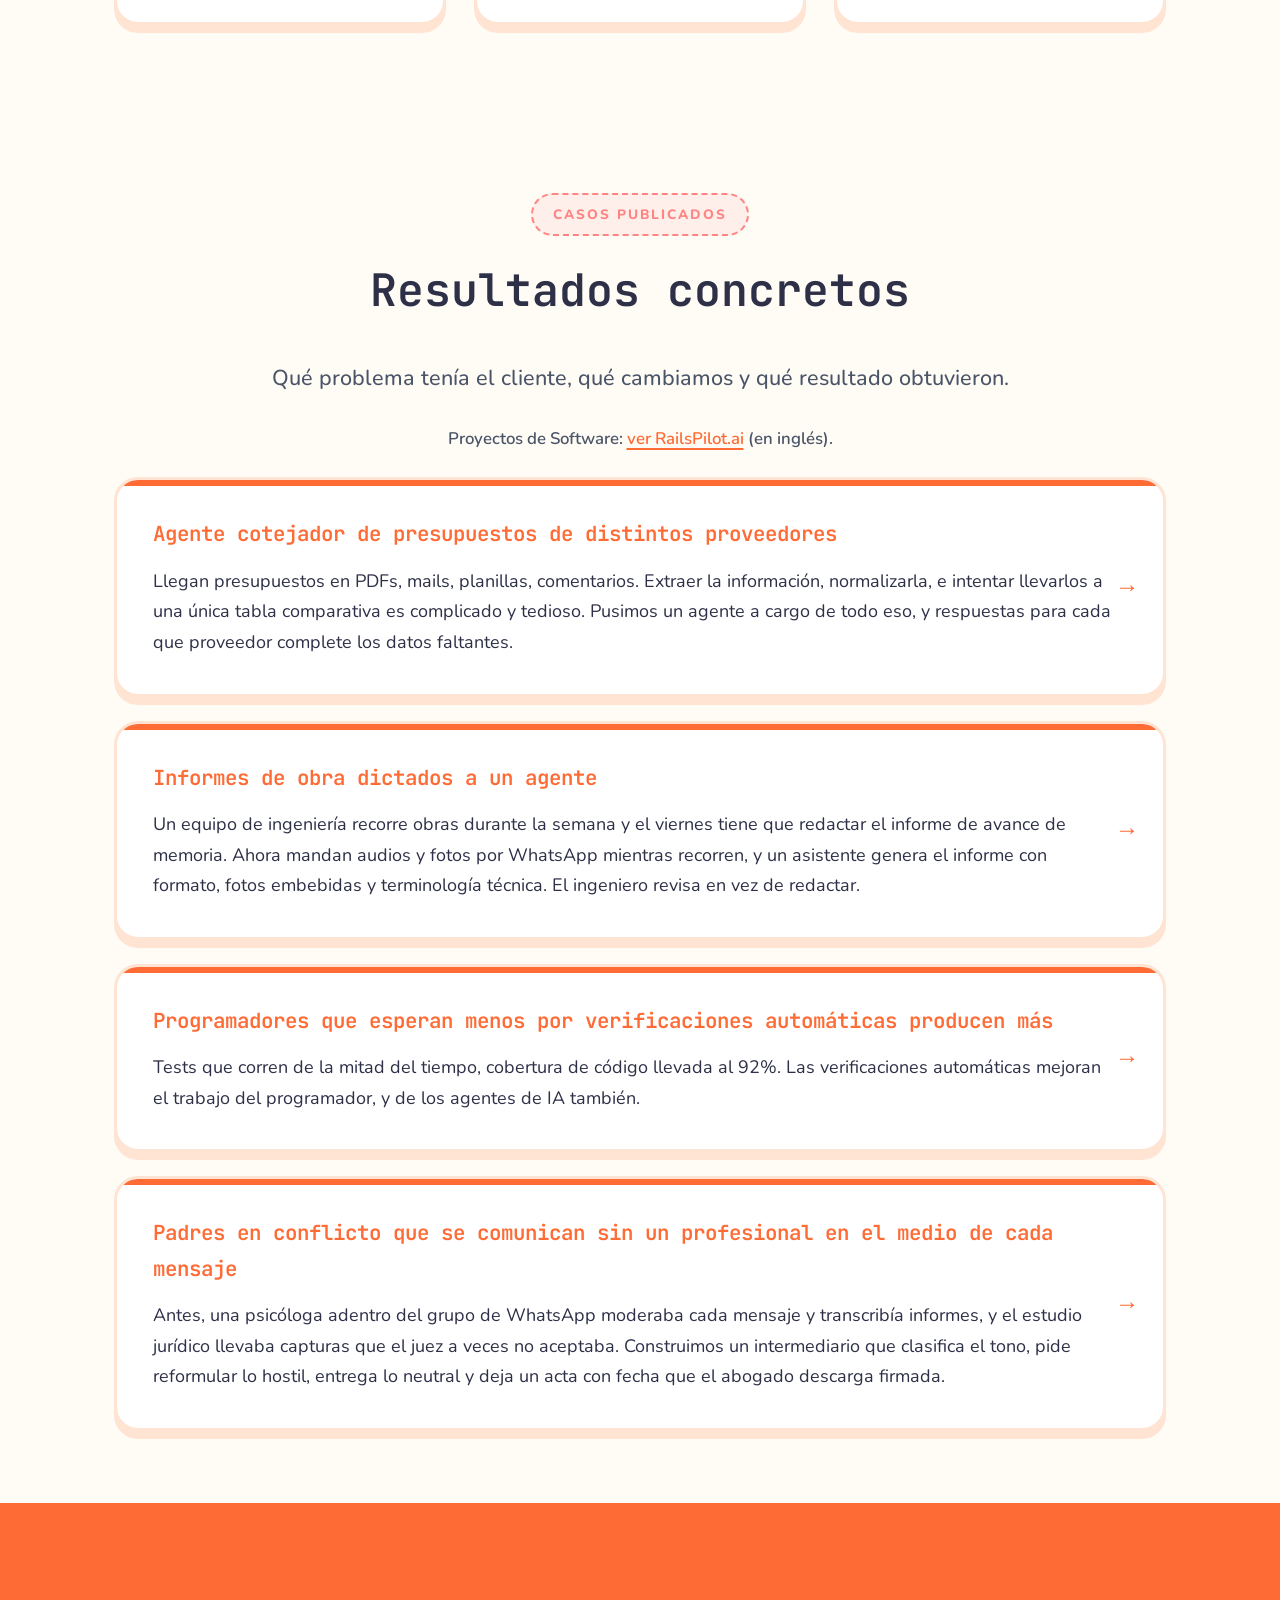
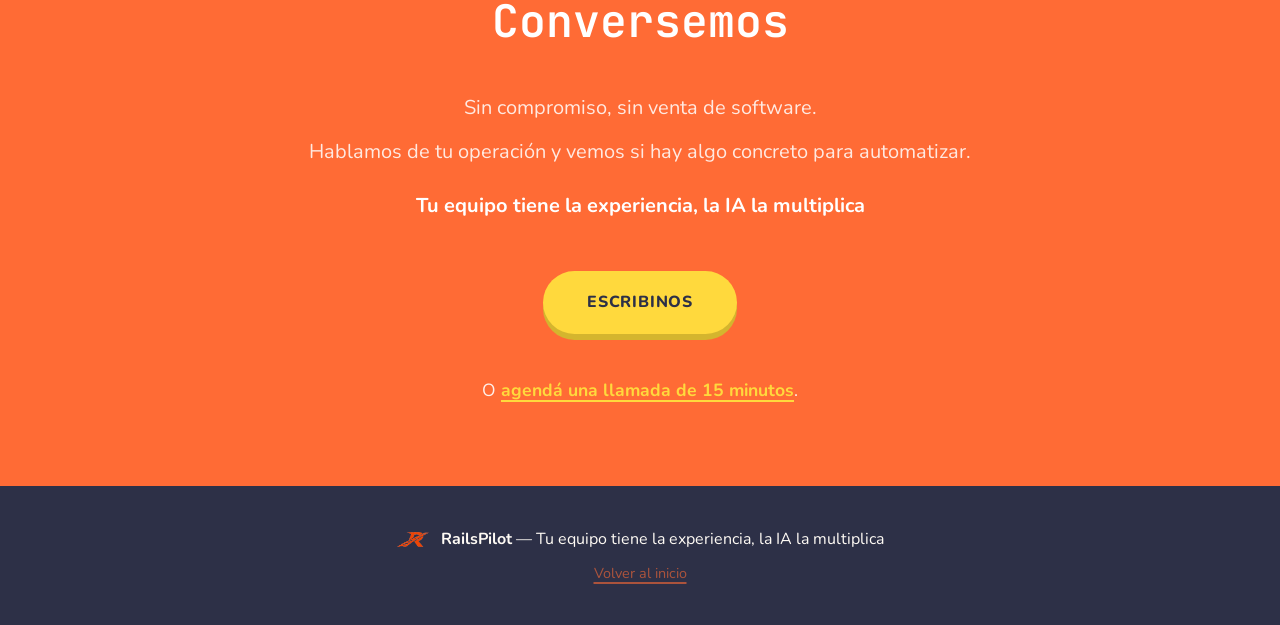
==== commit c3a574b5: "Add co-parenting high-conflict case study Coordinador Parental: a WhatsApp Business relay that repla" ====
--- a/case_studies/index.html
+++ b/case_studies/index.html
@@ -58,7 +58,7 @@
       </div>
     </header>
 
-    <section class="reveal">
+    <section>
       <div class="container">
         <div class="section-header">
           <span class="section-label">El problema</span>
@@ -75,7 +75,7 @@
 
     <div class="section-divider"><span></span></div>
 
-    <section class="reveal">
+    <section>
       <div class="container">
         <div class="section-header">
           <span class="section-label">Ejemplos</span>
@@ -83,15 +83,15 @@
         </div>
 
         <div class="grid-3">
-          <div class="card reveal">
+          <div class="card">
             <h4>Documentación de campo</h4>
             <p>Informes formateados con terminología técnica, listos para revisión y firma.</p>
           </div>
-          <div class="card reveal">
+          <div class="card">
             <h4>Datos de múltiples proveedores</h4>
             <p>Comparativas estructuradas item por item para que el decisor pregunte lo que falta y pueda comparar.</p>
           </div>
-          <div class="card reveal">
+          <div class="card">
             <h4>Información dispersa</h4>
             <p>Audios, fotos, notas, planillas chequeadas y consolidadas en documentos listos para revisión.</p>
           </div>
@@ -108,7 +108,7 @@
       </div>
     </section>
 
-    <section class="alt-bg reveal">
+    <section class="alt-bg">
       <div class="container">
         <div class="section-header">
           <span class="section-label">Tu equipo vale más, no menos</span>
@@ -120,7 +120,7 @@
       </div>
     </section>
 
-    <section class="reveal">
+    <section>
       <div class="container">
         <div class="section-header">
           <span class="section-label">Errores comunes</span>
@@ -128,15 +128,15 @@
         </div>
 
         <div class="grid-3">
-          <div class="card reveal">
+          <div class="card">
             <h4>Comprar herramientas sin cambiar procesos</h4>
             <p>Las herramientas solas no se adoptan. Capacitamos a tu equipo para que las use y verificamos que les funcione.</p>
           </div>
-          <div class="card reveal">
+          <div class="card">
             <h4>Esperar que la IA reemplace criterio profesional</h4>
             <p>No lo hace. Lo potencia. El humano revisa, ajusta y firma.</p>
           </div>
-          <div class="card reveal">
+          <div class="card">
             <h4>Nadie a cargo de que la adopción funcione</h4>
             <p>Sin alguien a cargo, el experimento queda en "alguien probó algo y quedó ahí".</p>
           </div>
@@ -145,7 +145,7 @@
     </section>
 
 
-    <section class="reveal">
+    <section>
       <div class="container">
         <div class="section-header">
           <span class="section-label">Casos publicados</span>
@@ -158,21 +158,27 @@
             RailsPilot.ai</a> (en inglés).
         </p>
 
-        <a href="cotejacion-presupuestos/" class="case-link card reveal">
+        <a href="cotejacion-presupuestos/" class="case-link card">
           <h4>Agente cotejador de presupuestos de distintos proveedores</h4>
           <p>Llegan presupuestos en PDFs, mails,  planillas, comentarios. Extraer la información, normalizarla, e intentar llevarlos a una única tabla comparativa es complicado y tedioso. Pusimos un agente a cargo de todo eso, y respuestas para cada que proveedor complete los datos faltantes.</p>
           <span class="case-link-arrow">→</span>
         </a>
 
-        <a href="informes-de-obra/" class="case-link card reveal">
+        <a href="informes-de-obra/" class="case-link card">
           <h4>Informes de obra dictados a un agente</h4>
           <p>Un equipo de ingeniería recorre obras durante la semana y el viernes tiene que redactar el informe de avance de memoria. Ahora mandan audios y fotos por WhatsApp mientras recorren, y un asistente genera el informe con formato, fotos embebidas y terminología técnica. El ingeniero revisa en vez de redactar.</p>
           <span class="case-link-arrow">→</span>
         </a>
 
-        <a href="programadores-que-esperan-menos/" class="case-link card reveal">
+        <a href="programadores-que-esperan-menos/" class="case-link card">
           <h4>Programadores que esperan menos por verificaciones automáticas producen más</h4>
           <p>Tests que corren de la mitad del tiempo, cobertura de código llevada al 92%. Las verificaciones automáticas mejoran el trabajo del programador, y de los agentes de IA también.</p>
+          <span class="case-link-arrow">→</span>
+        </a>
+
+        <a href="coparentalidad-alto-conflicto/" class="case-link card reveal">
+          <h4>Padres en conflicto que se comunican sin un profesional en el medio de cada mensaje</h4>
+          <p>Antes, una psicóloga adentro del grupo de WhatsApp moderaba cada mensaje y transcribía informes, y el estudio jurídico llevaba capturas que el juez a veces no aceptaba. Construimos un intermediario que clasifica el tono, pide reformular lo hostil, entrega lo neutral y deja un acta con fecha que el abogado descarga firmada.</p>
           <span class="case-link-arrow">→</span>
         </a>
       </div>
@@ -201,18 +207,5 @@
         <p class="footer-sub"><a href="../index.html">Volver al inicio</a></p>
       </div>
     </footer>
-
-    <script>
-      document.addEventListener('DOMContentLoaded', function() {
-        const reveals = document.querySelectorAll('.reveal');
-        if (reveals.length === 0) return;
-        const observer = new IntersectionObserver(function(entries) {
-          entries.forEach(function(entry) {
-            if (entry.isIntersecting) entry.target.classList.add('visible');
-          });
-        }, { threshold: 0.1, rootMargin: '0px 0px -50px 0px' });
-        reveals.forEach(function(el) { observer.observe(el); });
-      });
-    </script>
   </body>
 </html>
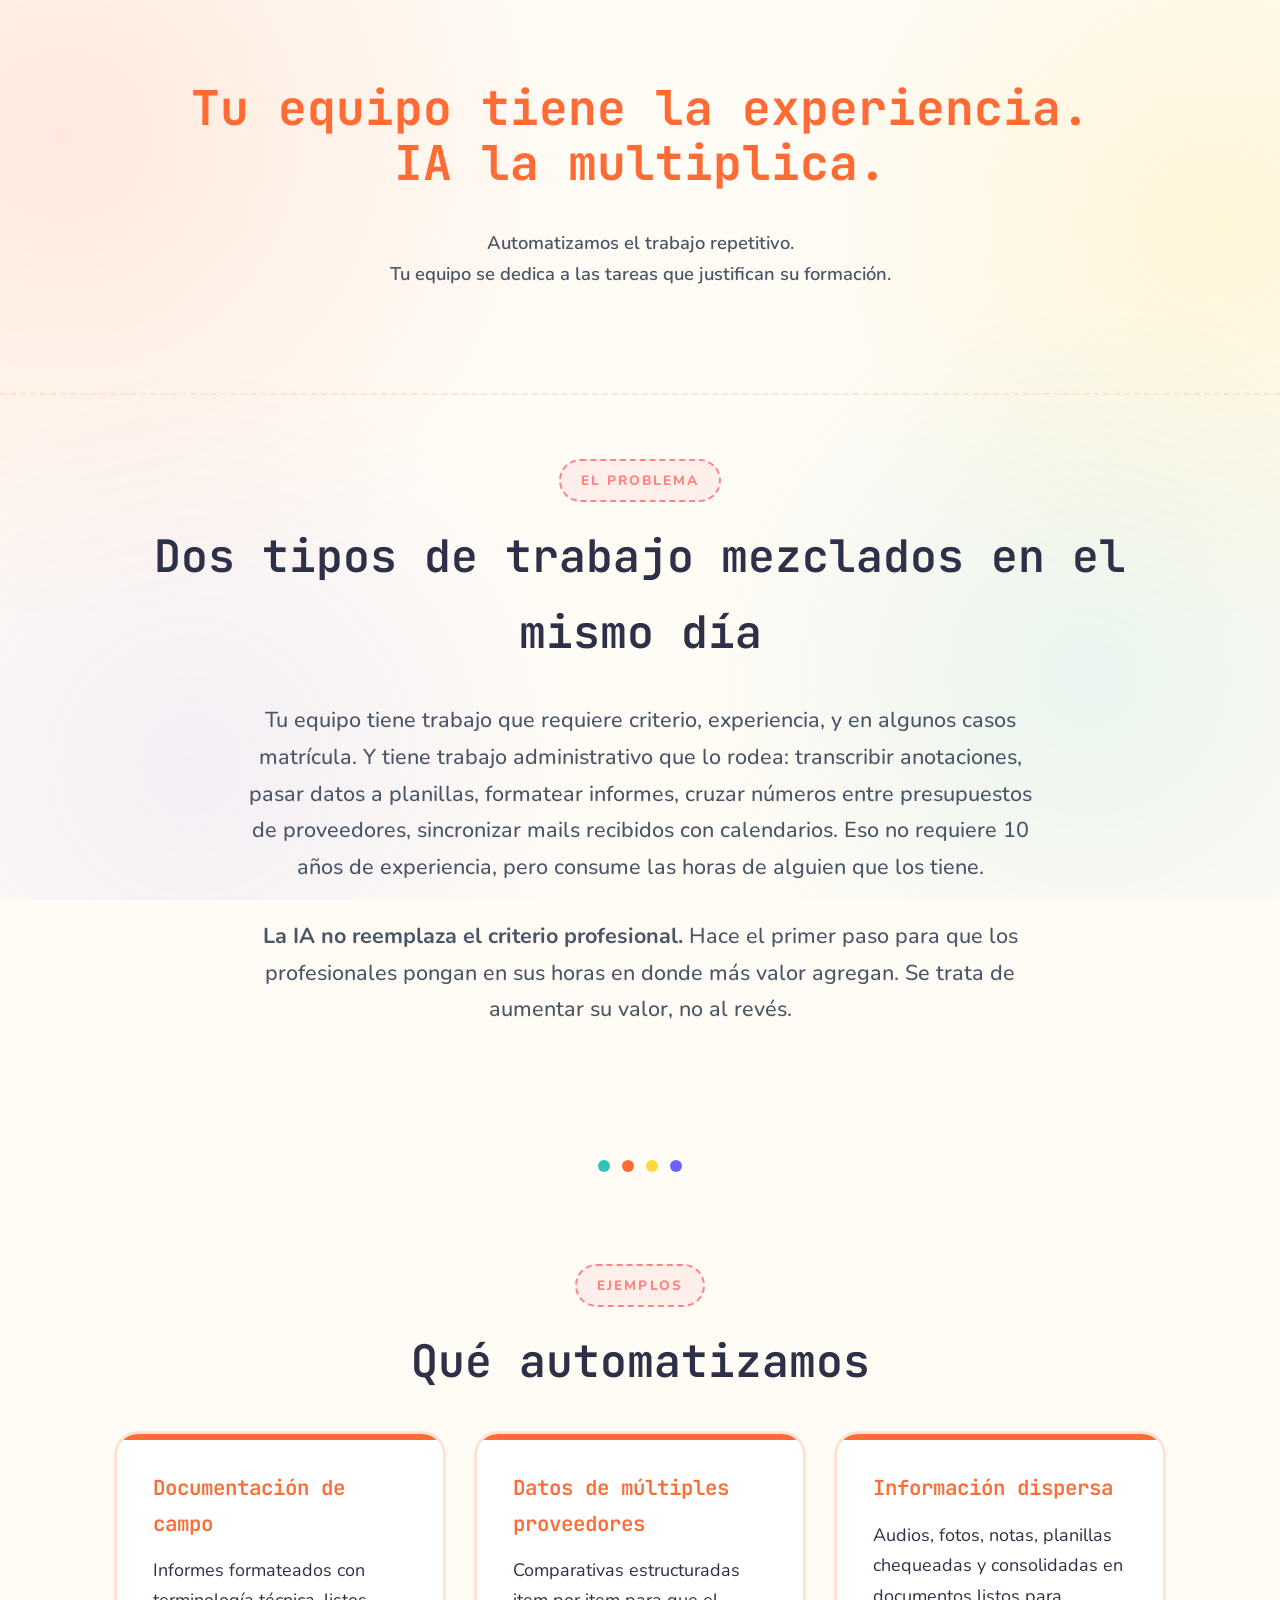
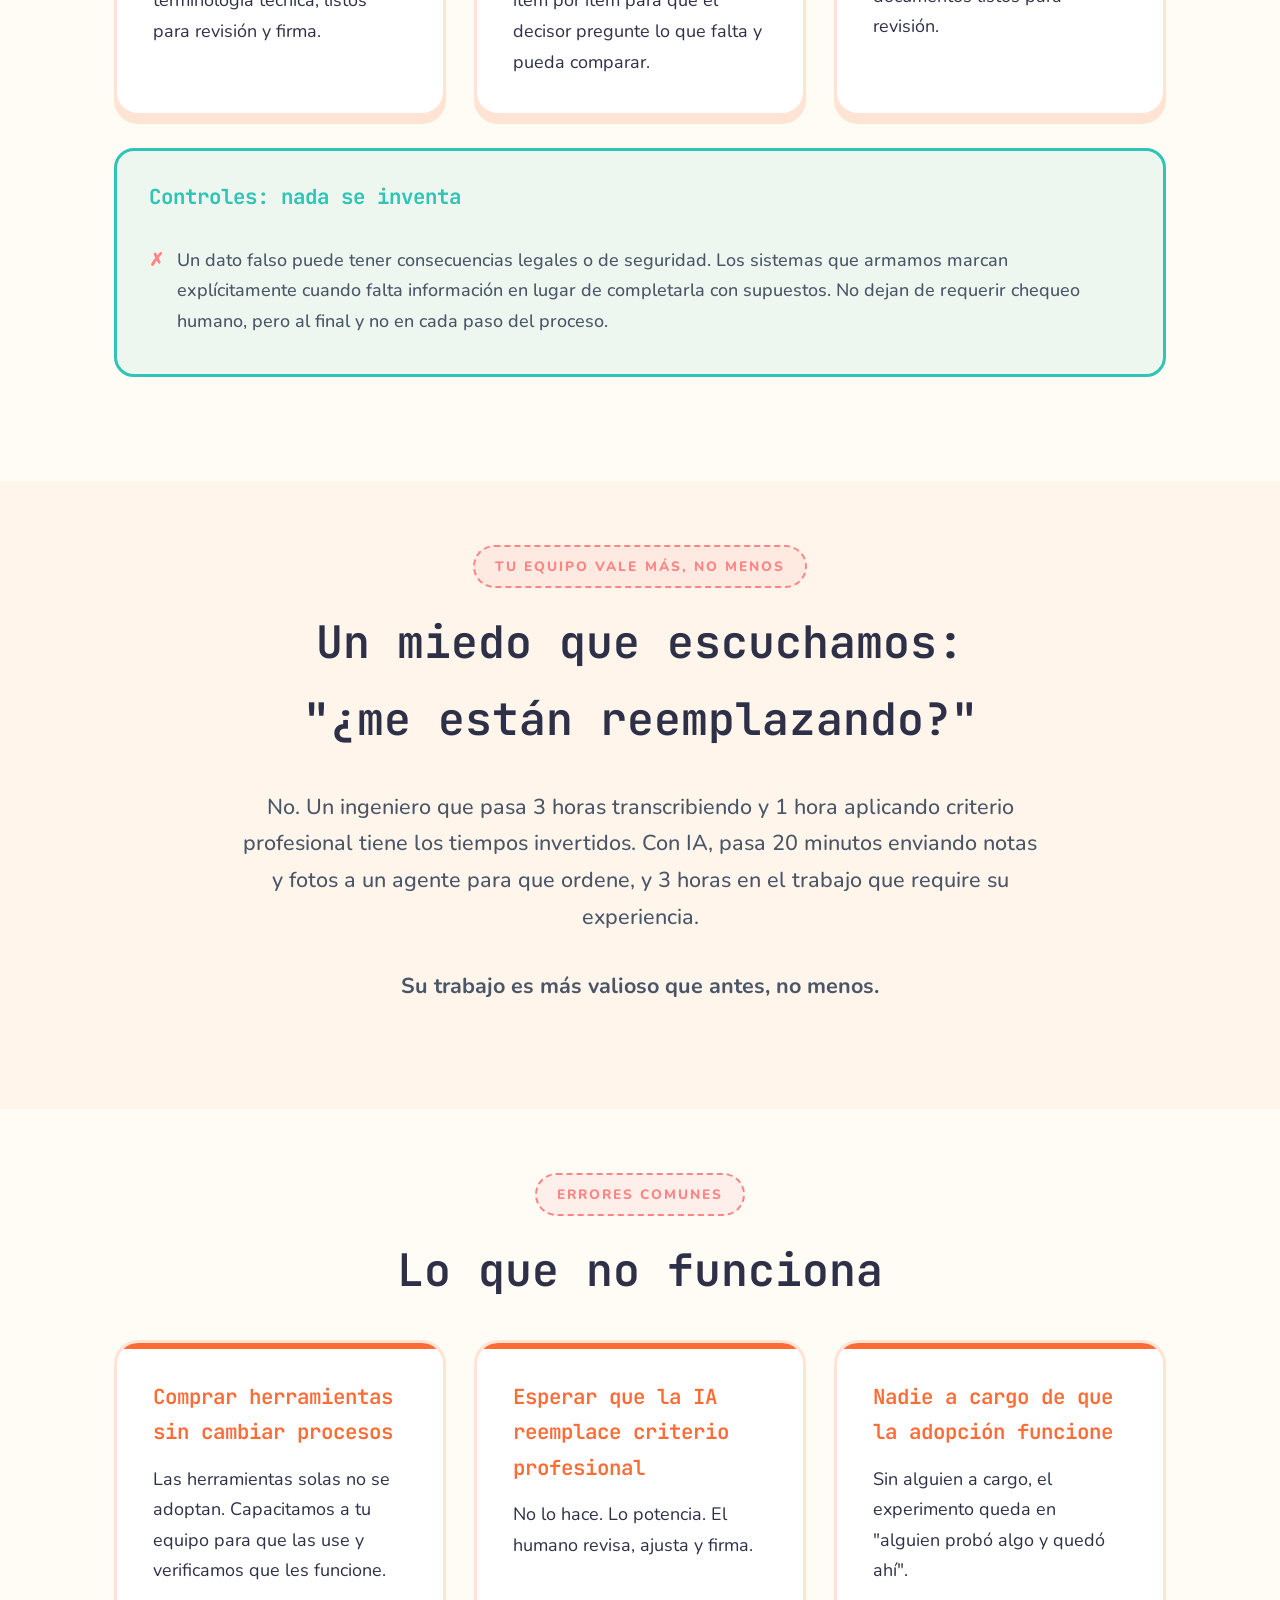
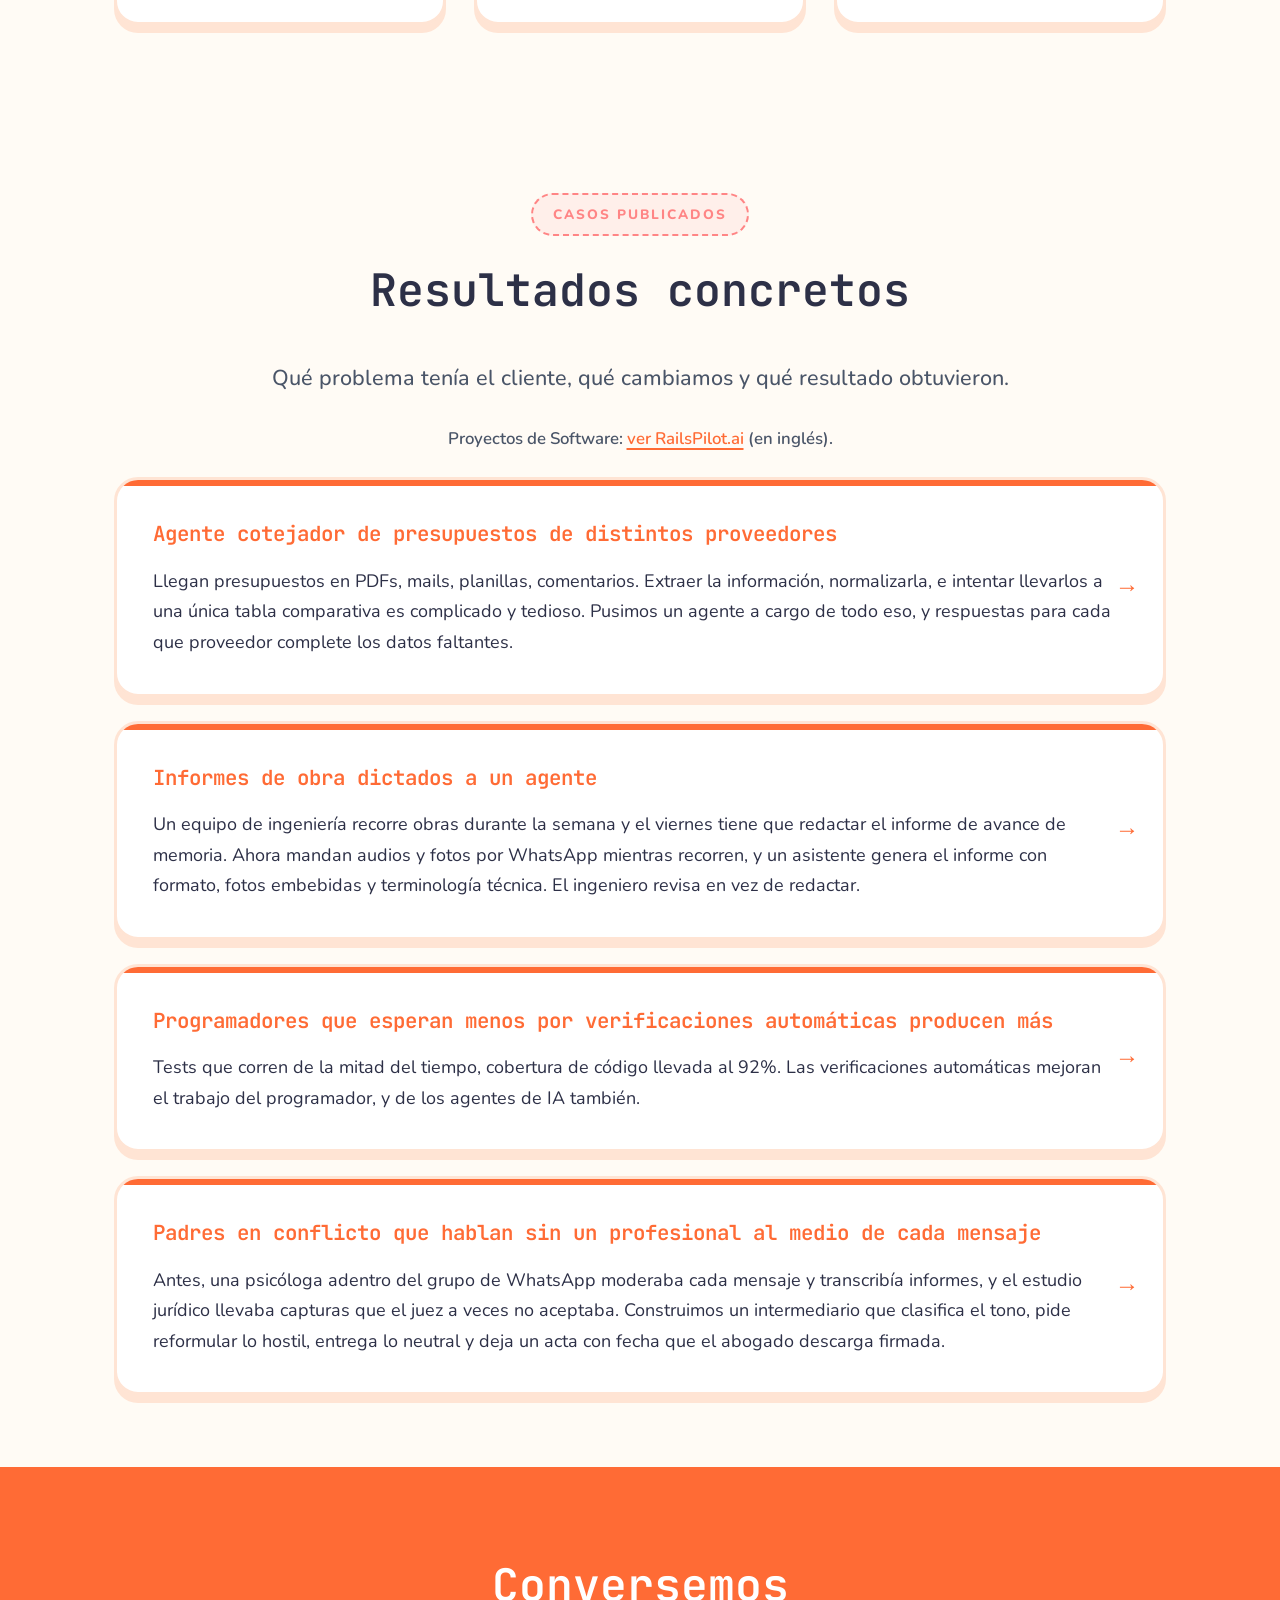
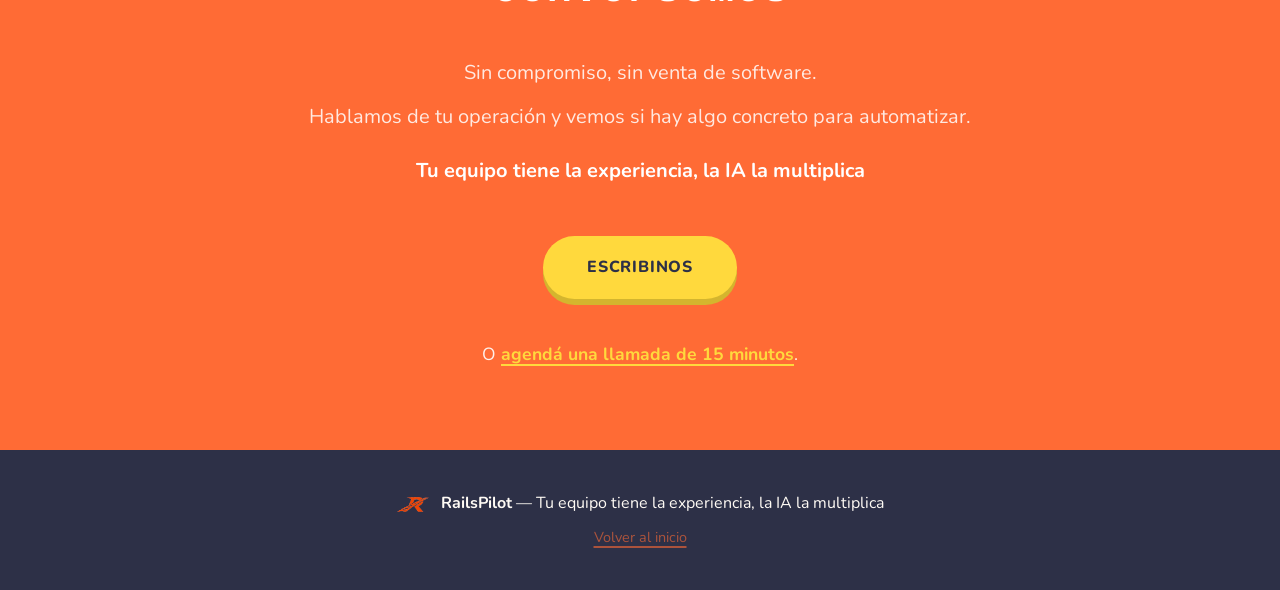
==== commit 0fbc468c: "Polish co-parenting case study copy and visuals Replace literal insults in the "before" diagram with" ====
--- a/case_studies/index.html
+++ b/case_studies/index.html
@@ -177,7 +177,7 @@
         </a>
 
         <a href="coparentalidad-alto-conflicto/" class="case-link card reveal">
-          <h4>Padres en conflicto que se comunican sin un profesional en el medio de cada mensaje</h4>
+          <h4>Padres en conflicto que hablan sin un profesional al medio de cada mensaje</h4>
           <p>Antes, una psicóloga adentro del grupo de WhatsApp moderaba cada mensaje y transcribía informes, y el estudio jurídico llevaba capturas que el juez a veces no aceptaba. Construimos un intermediario que clasifica el tono, pide reformular lo hostil, entrega lo neutral y deja un acta con fecha que el abogado descarga firmada.</p>
           <span class="case-link-arrow">→</span>
         </a>
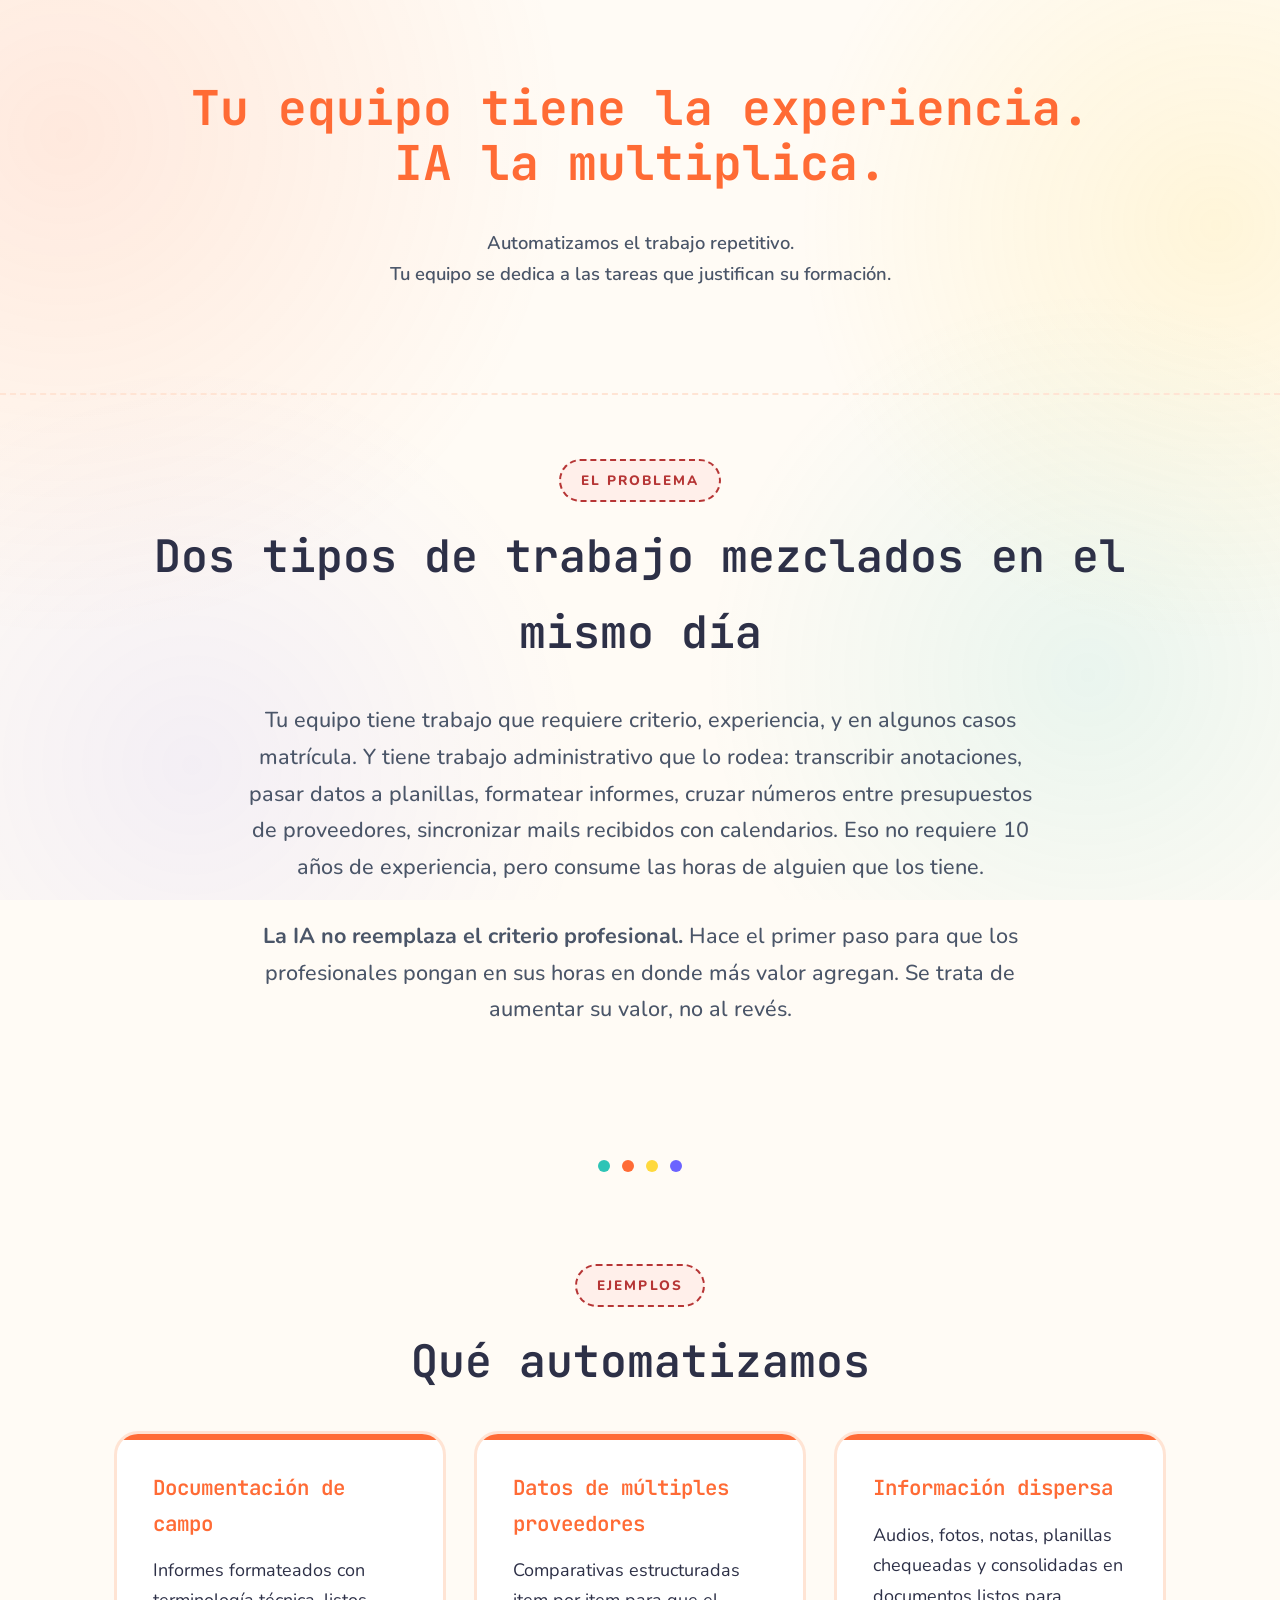
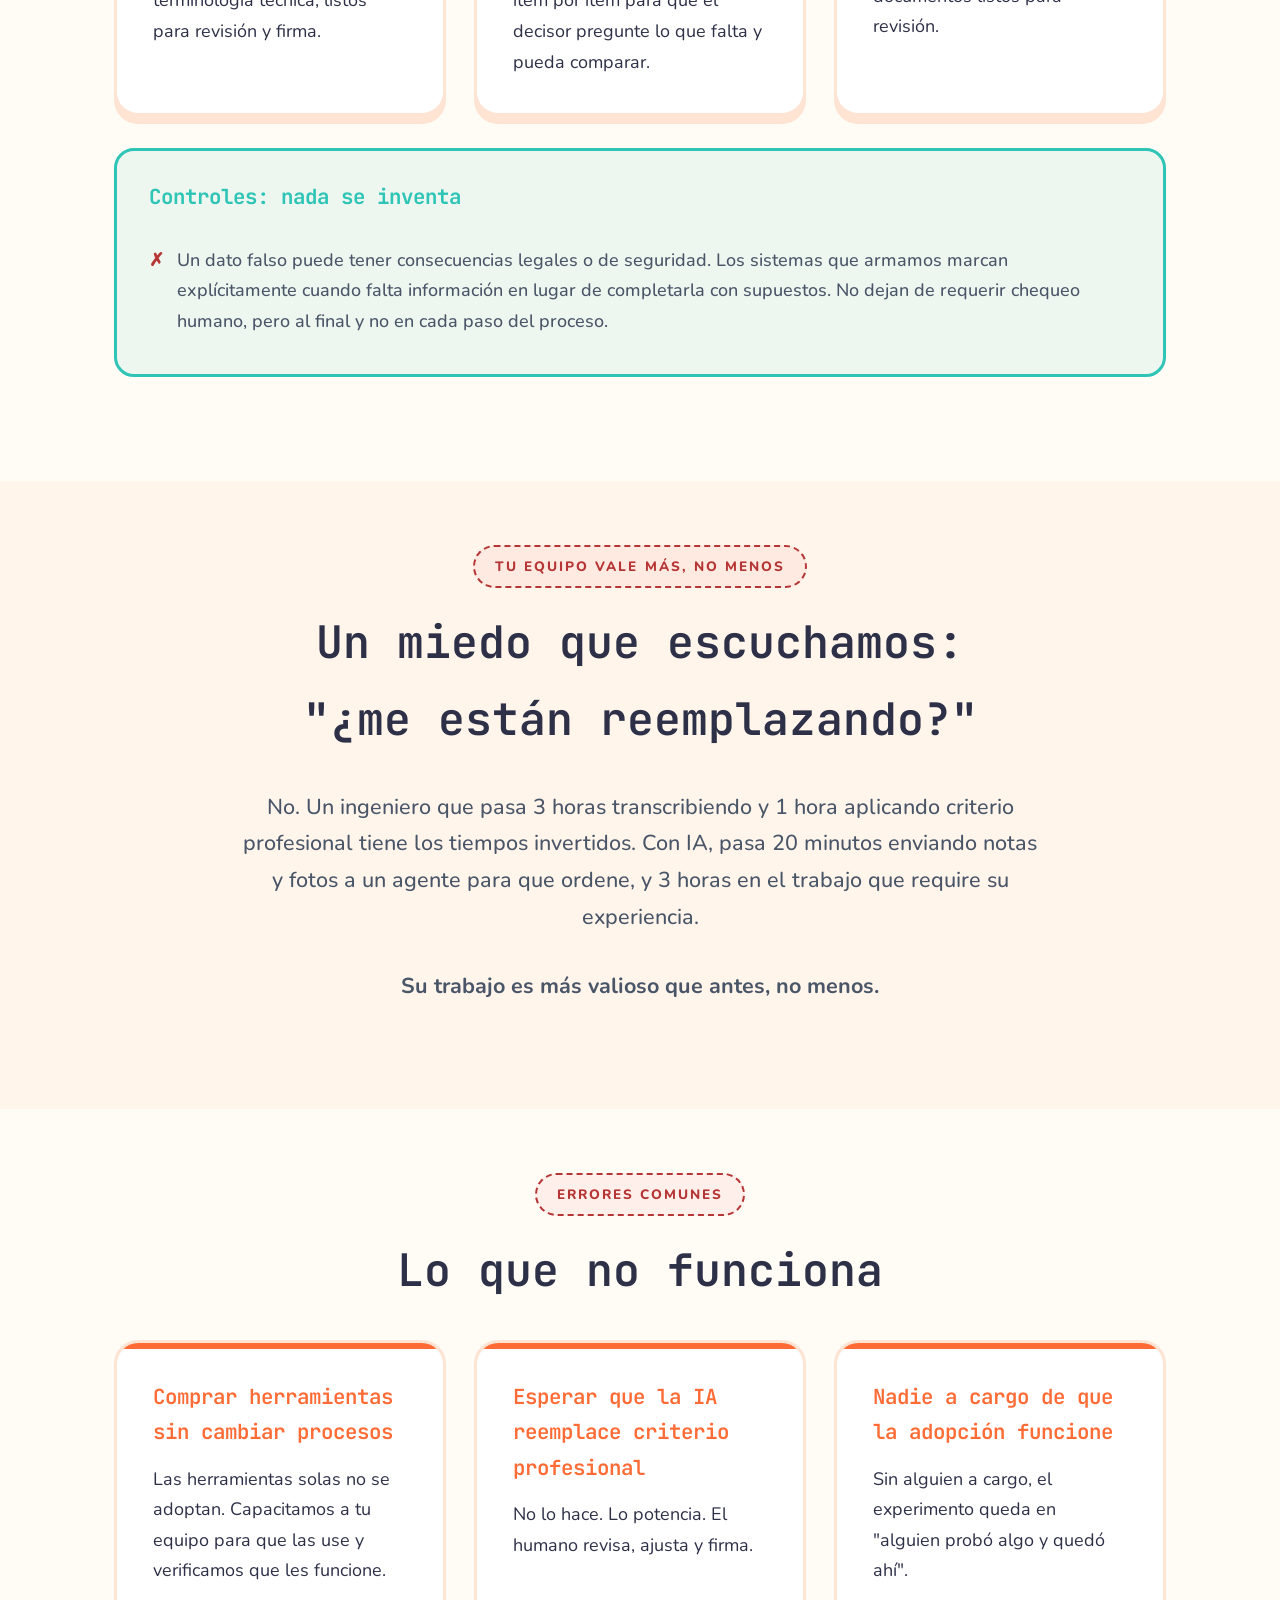
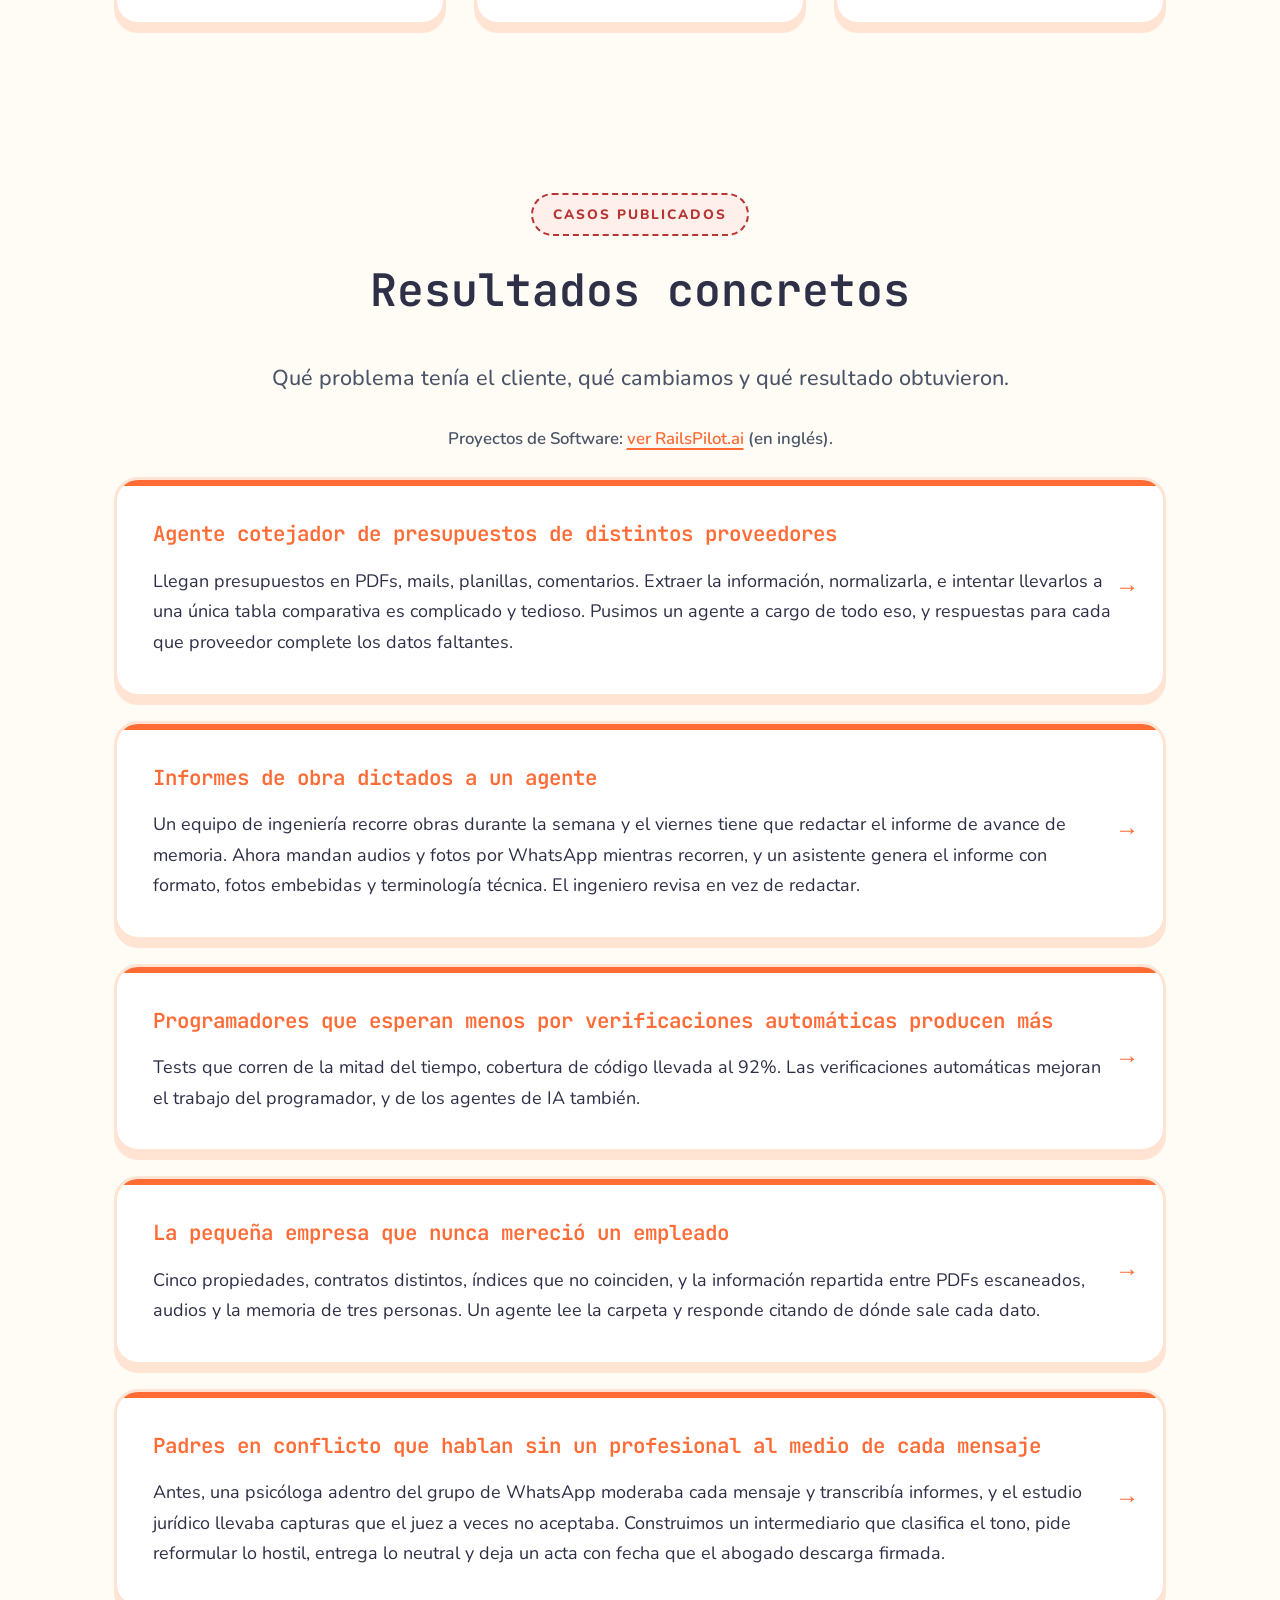
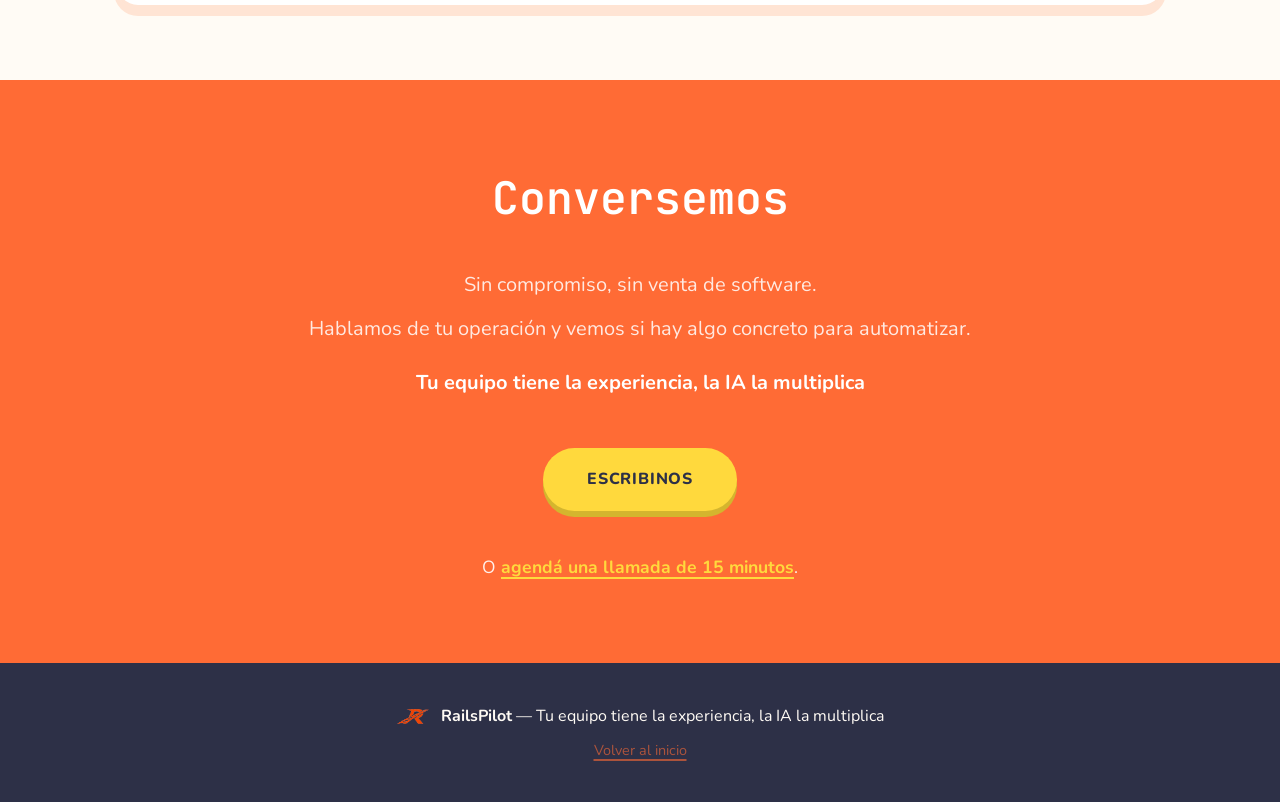
==== commit 2239df46: "Add rental portfolio case study Publish the Olmo rental-portfolio story so visitors see a concrete a" ====
--- a/case_studies/index.html
+++ b/case_studies/index.html
@@ -176,6 +176,12 @@
           <span class="case-link-arrow">→</span>
         </a>
 
+        <a href="cartera-alquileres/" class="case-link card">
+          <h4>La pequeña empresa que nunca mereció un empleado</h4>
+          <p>Cinco propiedades, contratos distintos, índices que no coinciden, y la información repartida entre PDFs escaneados, audios y la memoria de tres personas. Un agente lee la carpeta y responde citando de dónde sale cada dato.</p>
+          <span class="case-link-arrow">→</span>
+        </a>
+
         <a href="coparentalidad-alto-conflicto/" class="case-link card reveal">
           <h4>Padres en conflicto que hablan sin un profesional al medio de cada mensaje</h4>
           <p>Antes, una psicóloga adentro del grupo de WhatsApp moderaba cada mensaje y transcribía informes, y el estudio jurídico llevaba capturas que el juez a veces no aceptaba. Construimos un intermediario que clasifica el tono, pide reformular lo hostil, entrega lo neutral y deja un acta con fecha que el abogado descarga firmada.</p>
--- a/case_studies/styles.css
+++ b/case_studies/styles.css
@@ -195,3 +195,35 @@
 .case-study .case-link:hover .case-link-arrow {
   transform: translateY(-50%) translateX(4px);
 }
+
+.case-study .article pre {
+  background: #1e1e2e;
+  color: #cdd6f4;
+  border-radius: 12px;
+  padding: 20px 24px;
+  overflow-x: auto;
+  margin: 1.5em 0;
+  font-size: 0.88rem;
+  line-height: 1.7;
+}
+
+.case-study .article pre code {
+  font-family: 'JetBrains Mono', monospace;
+  font-size: inherit;
+  background: none;
+  padding: 0;
+}
+
+.case-study .article pre.agent-response {
+  background: #f0f4f8;
+  color: var(--text);
+  border-left: 4px solid var(--primary);
+}
+
+.case-study .article code {
+  font-family: 'JetBrains Mono', monospace;
+  font-size: 0.88em;
+  background: rgba(0, 0, 0, 0.06);
+  padding: 2px 6px;
+  border-radius: 4px;
+}
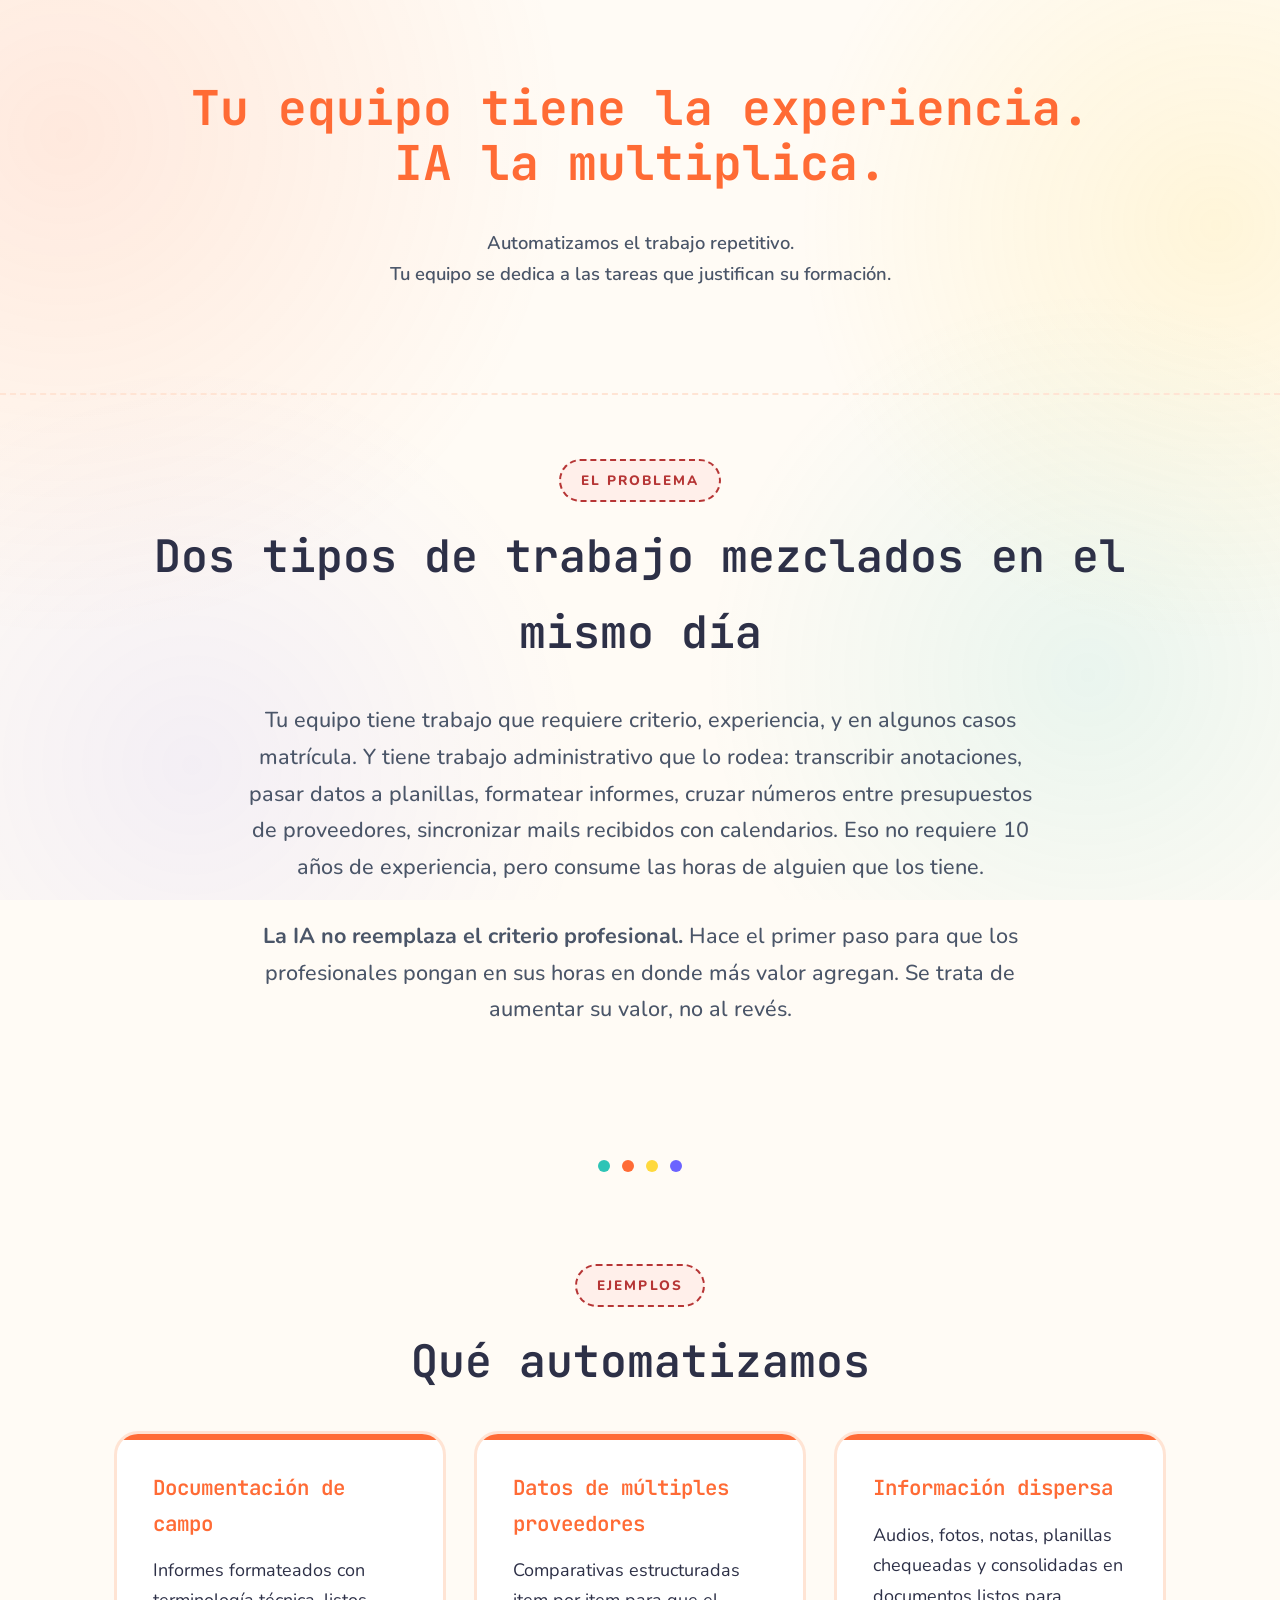
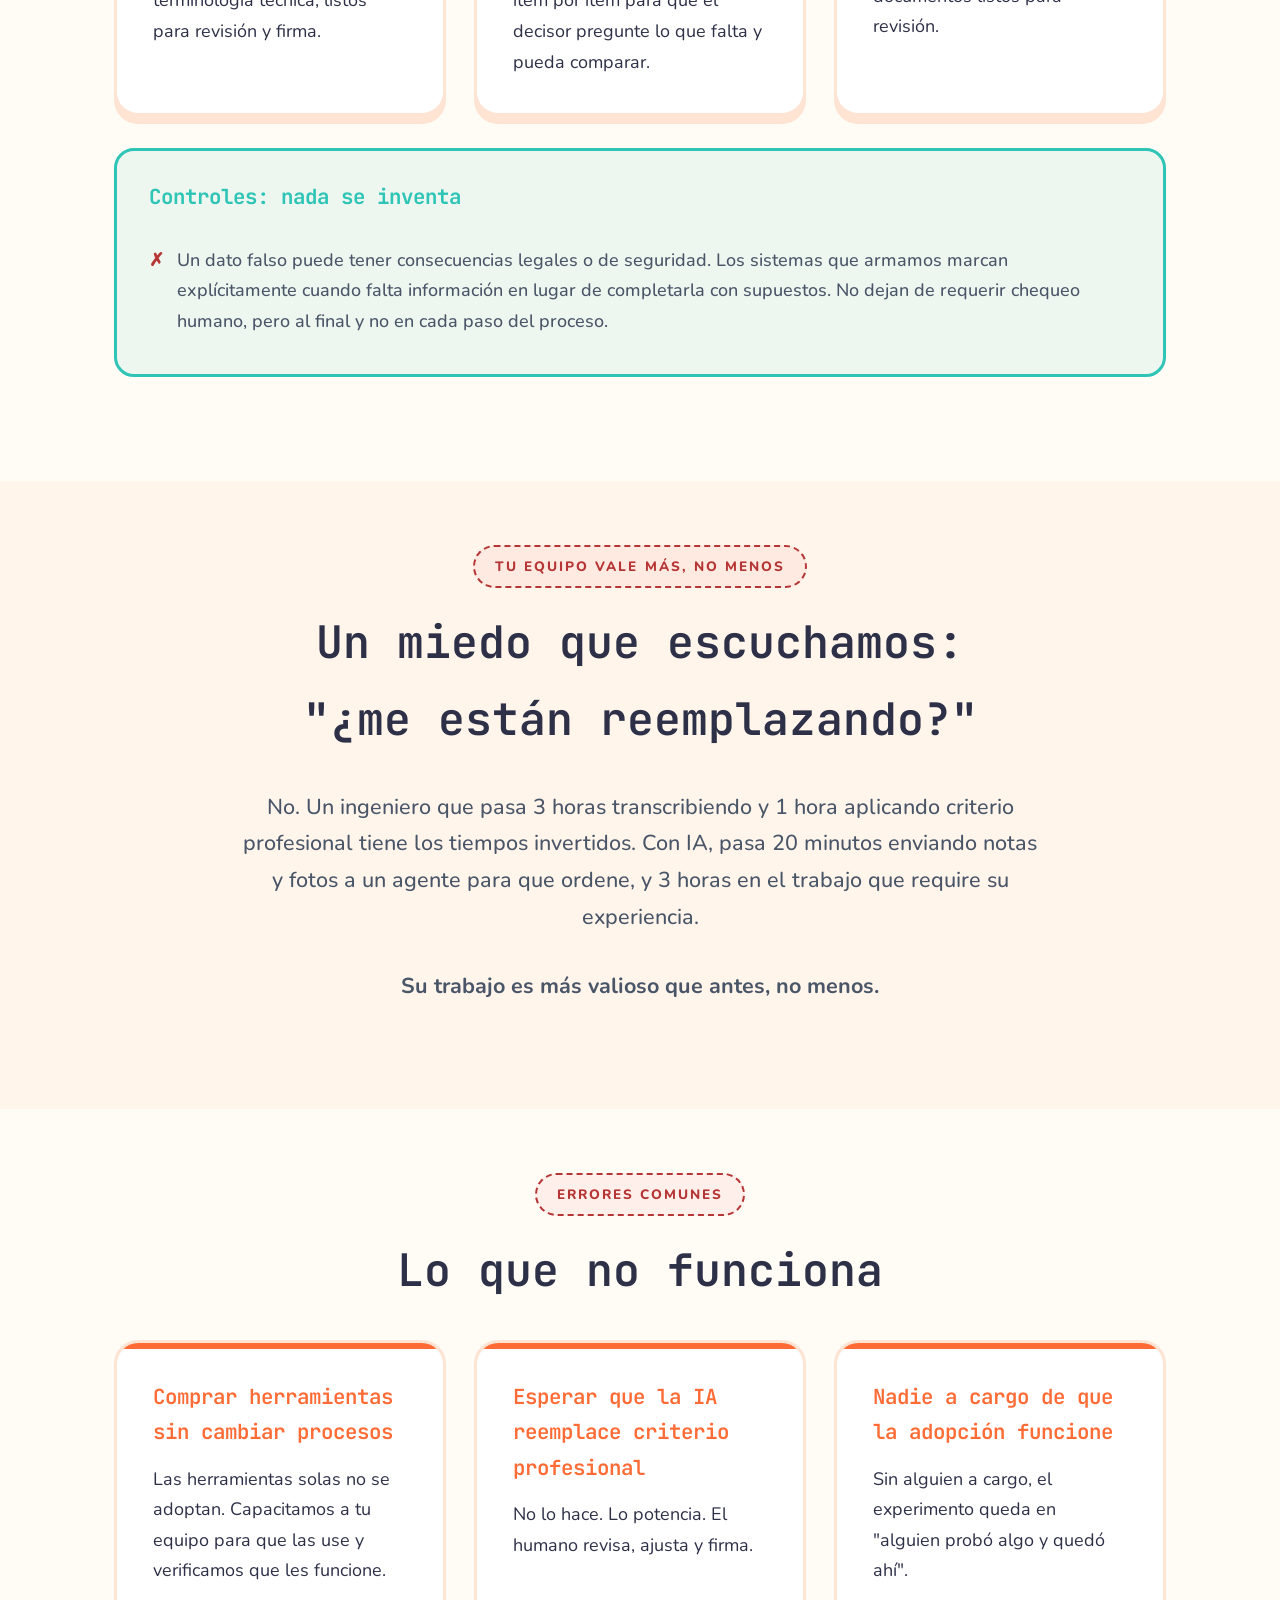
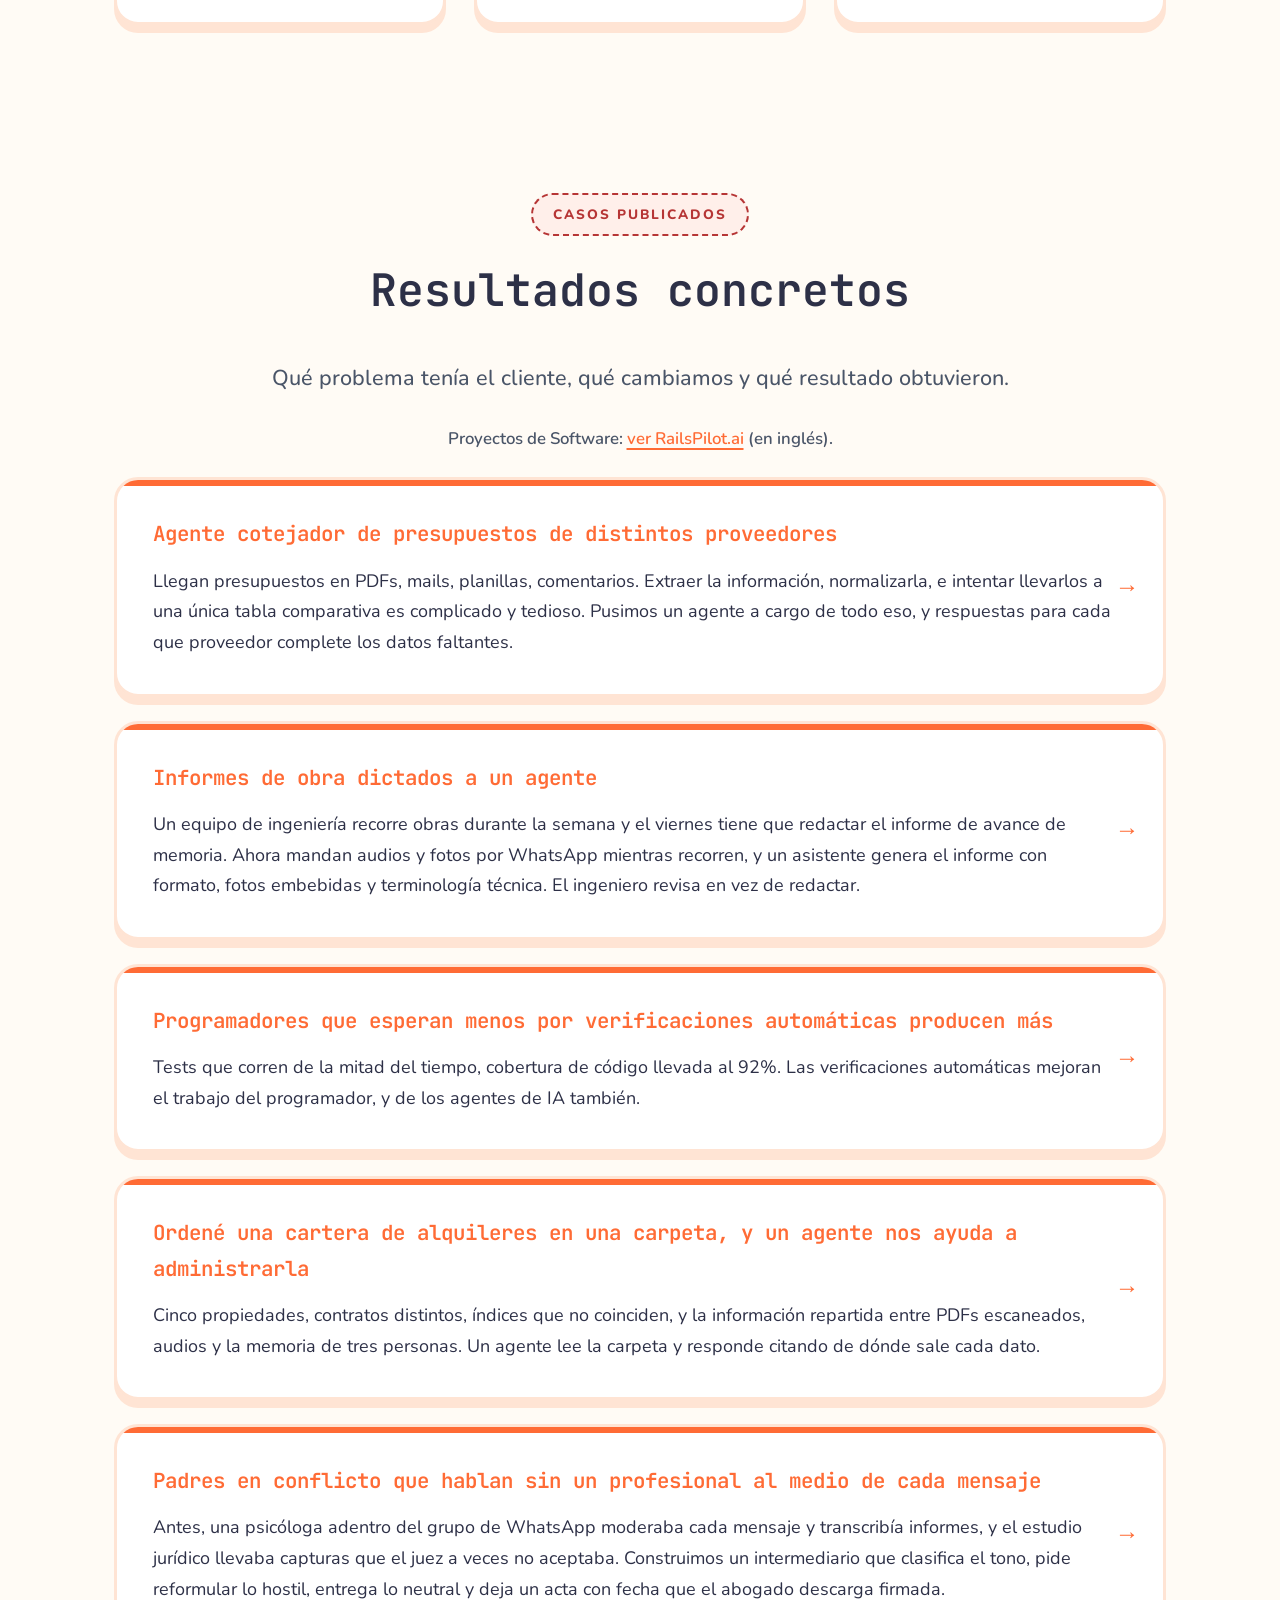
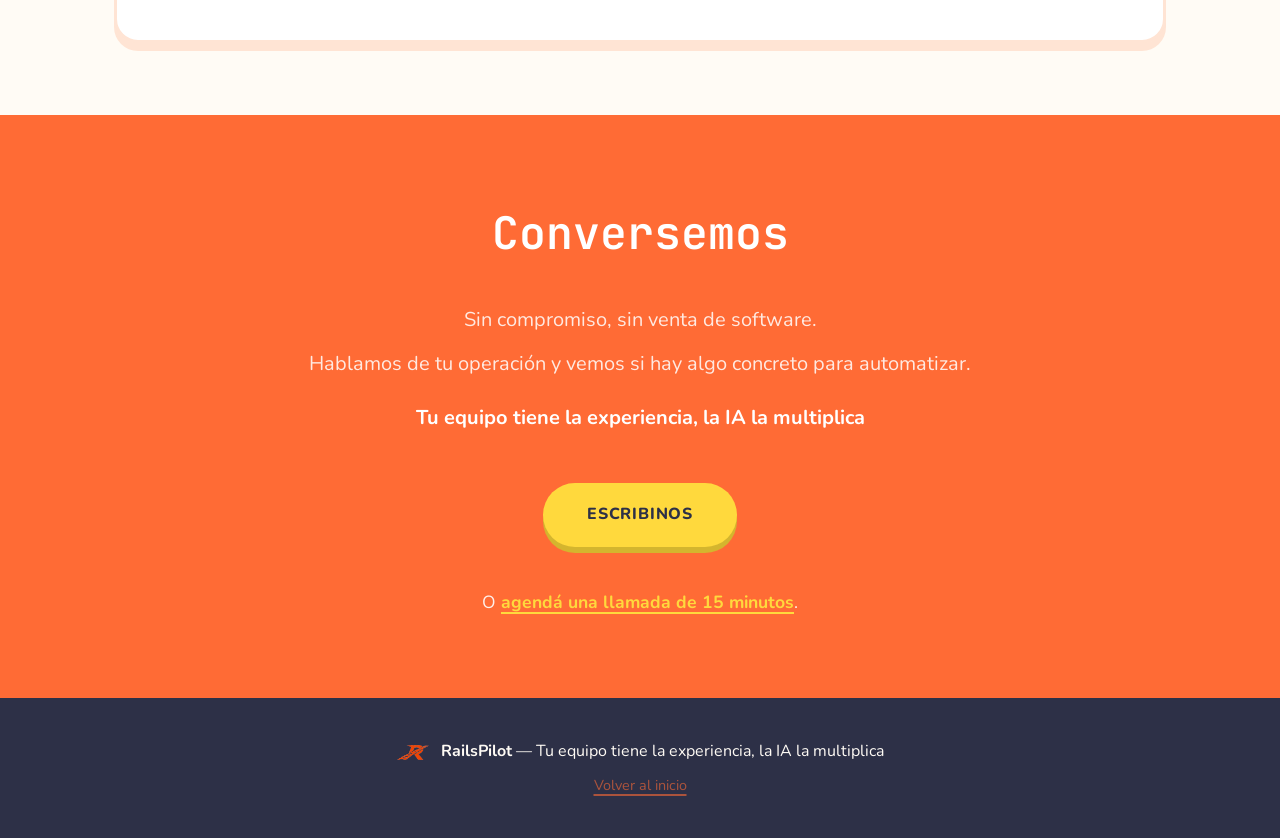
==== commit e05d595a: "Add rental portfolio case study Publish the Olmo rental-portfolio story so visitors see a concrete a" ====
--- a/case_studies/index.html
+++ b/case_studies/index.html
@@ -177,7 +177,7 @@
         </a>
 
         <a href="cartera-alquileres/" class="case-link card">
-          <h4>La pequeña empresa que nunca mereció un empleado</h4>
+          <h4>Ordené una cartera de alquileres en una carpeta, y un agente nos ayuda a administrarla</h4>
           <p>Cinco propiedades, contratos distintos, índices que no coinciden, y la información repartida entre PDFs escaneados, audios y la memoria de tres personas. Un agente lee la carpeta y responde citando de dónde sale cada dato.</p>
           <span class="case-link-arrow">→</span>
         </a>
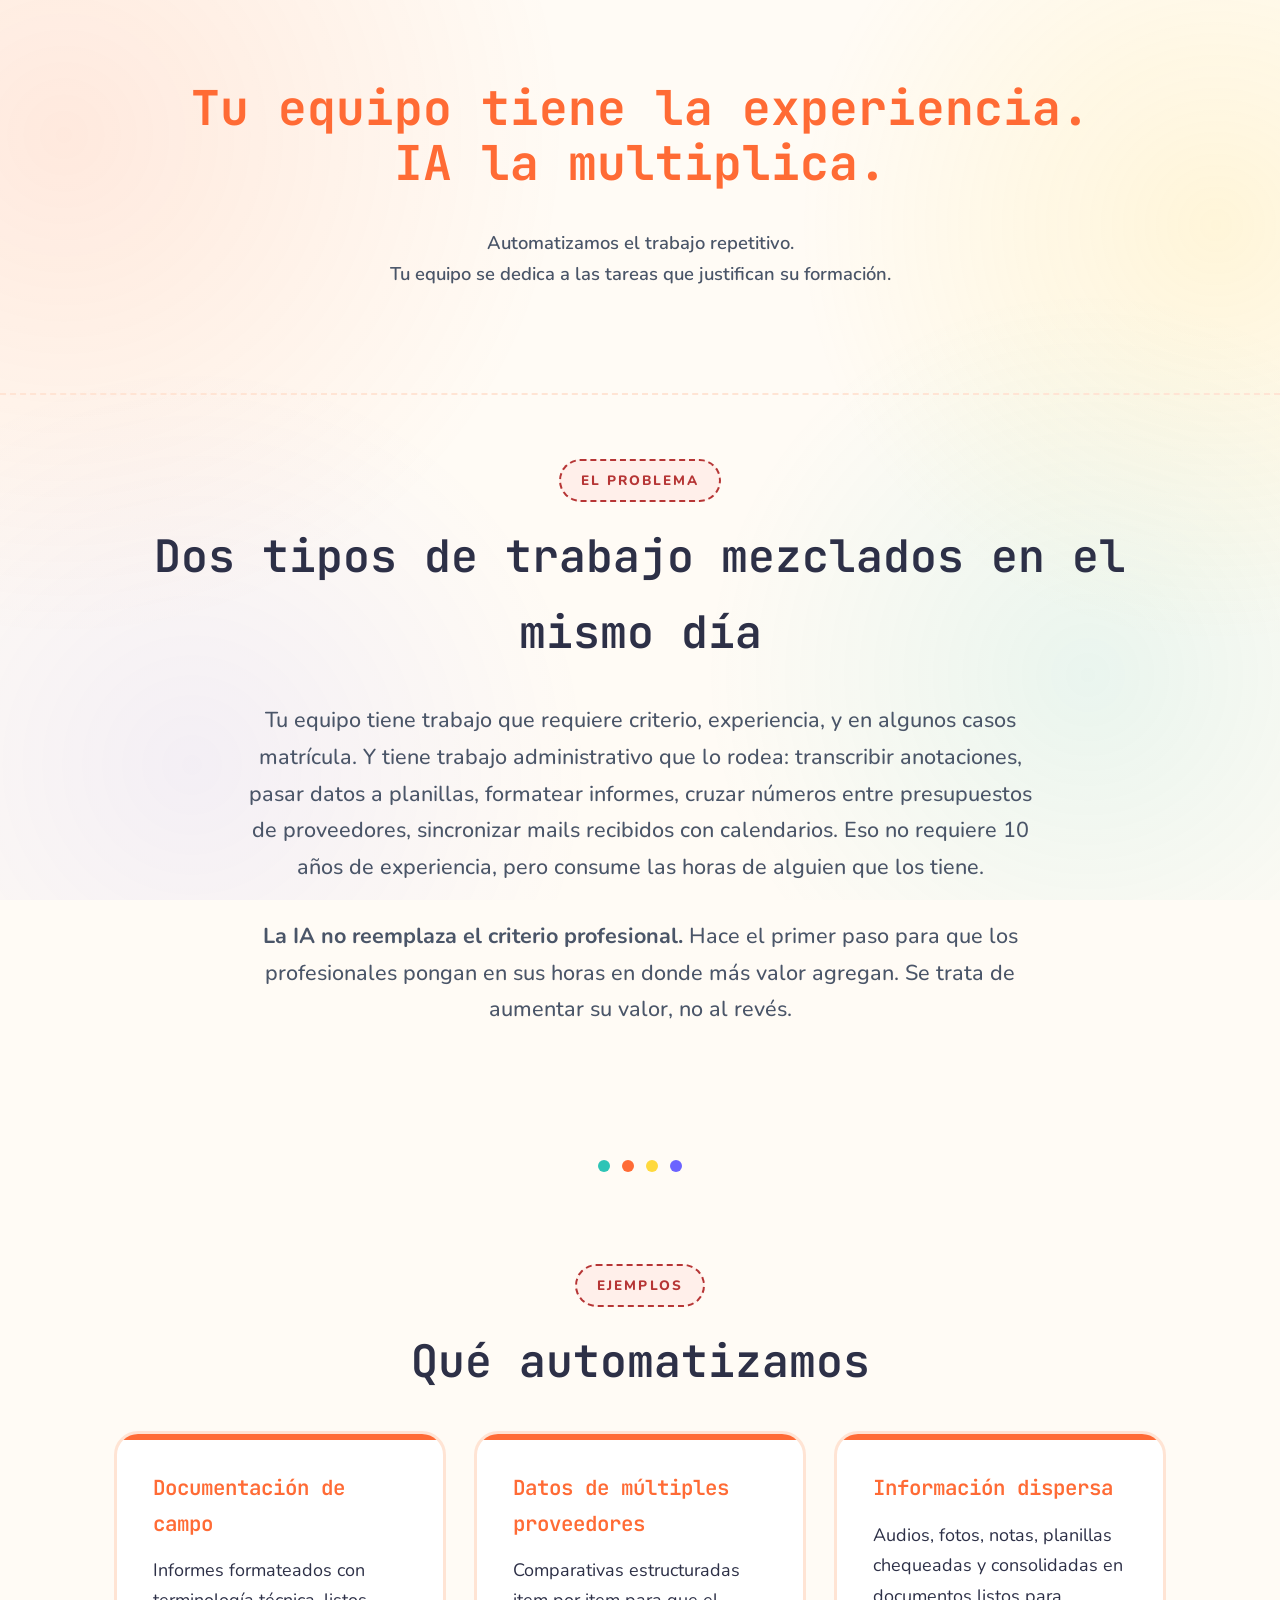
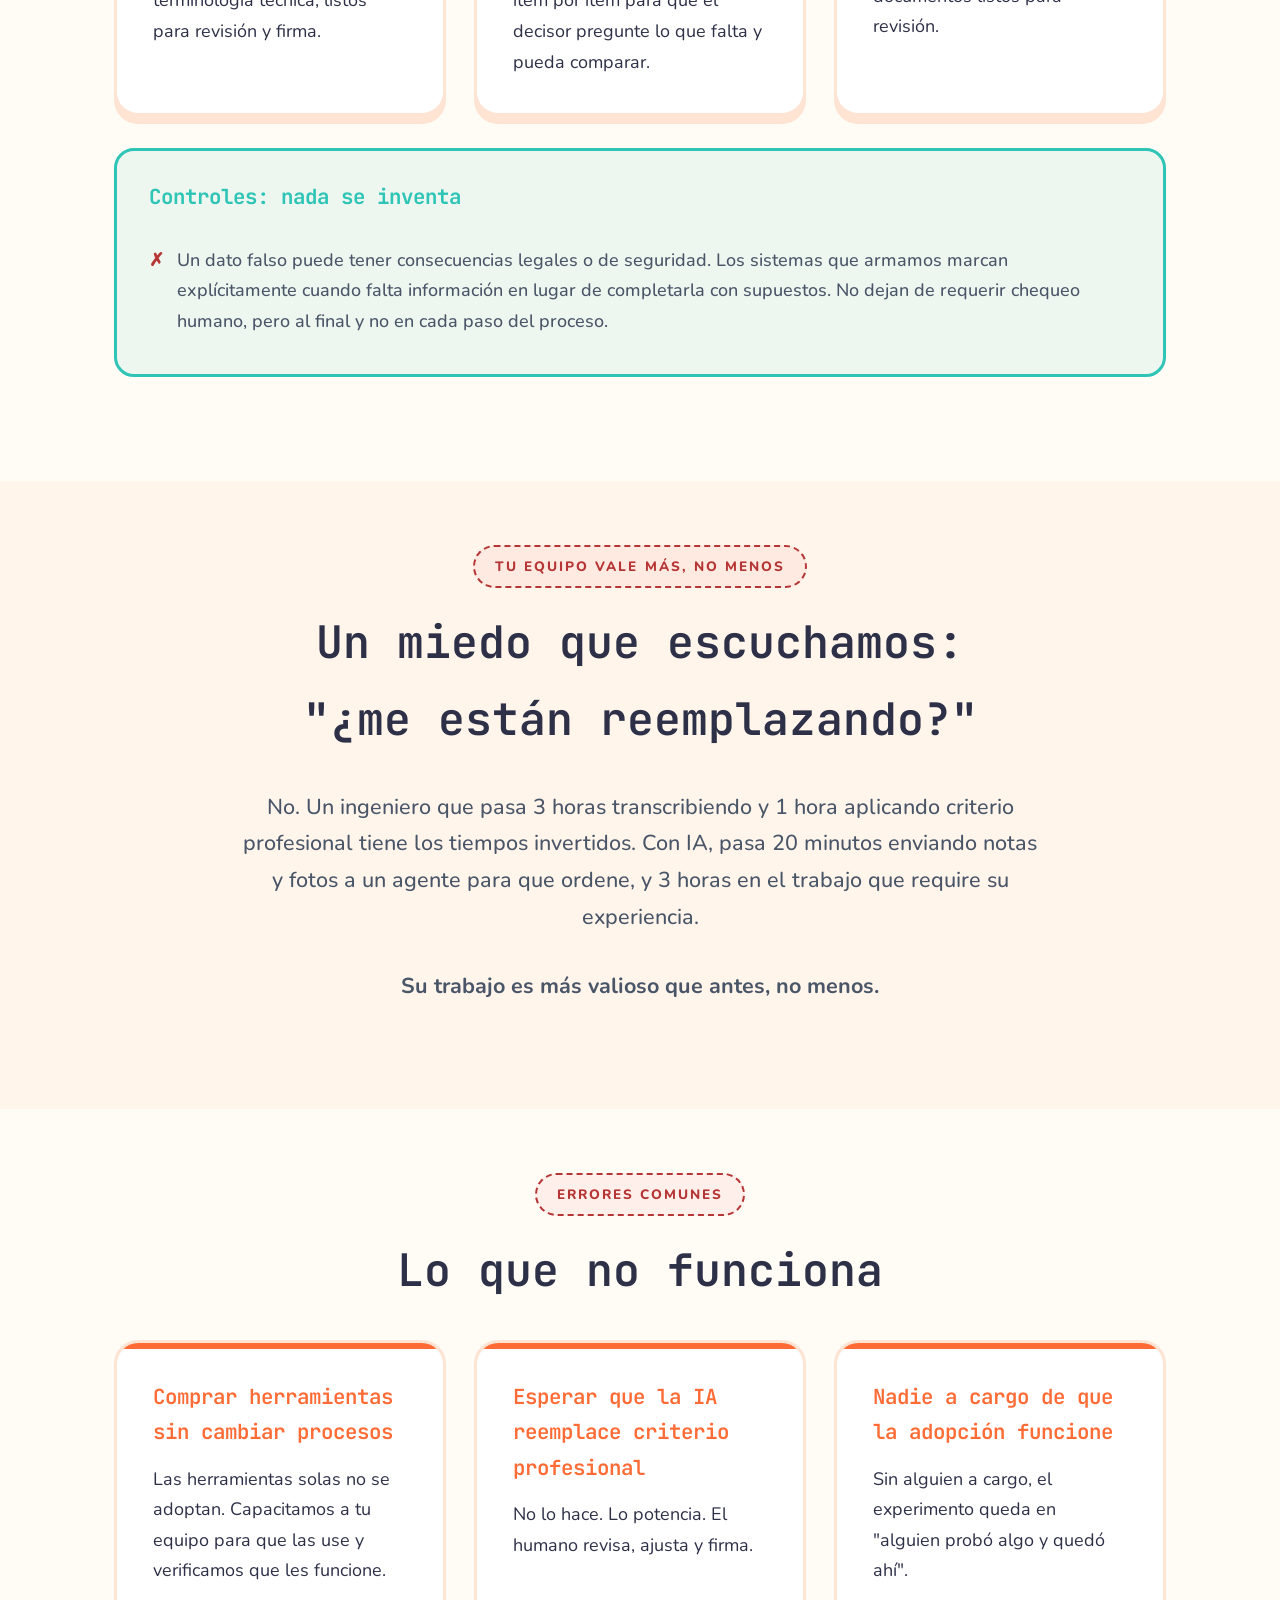
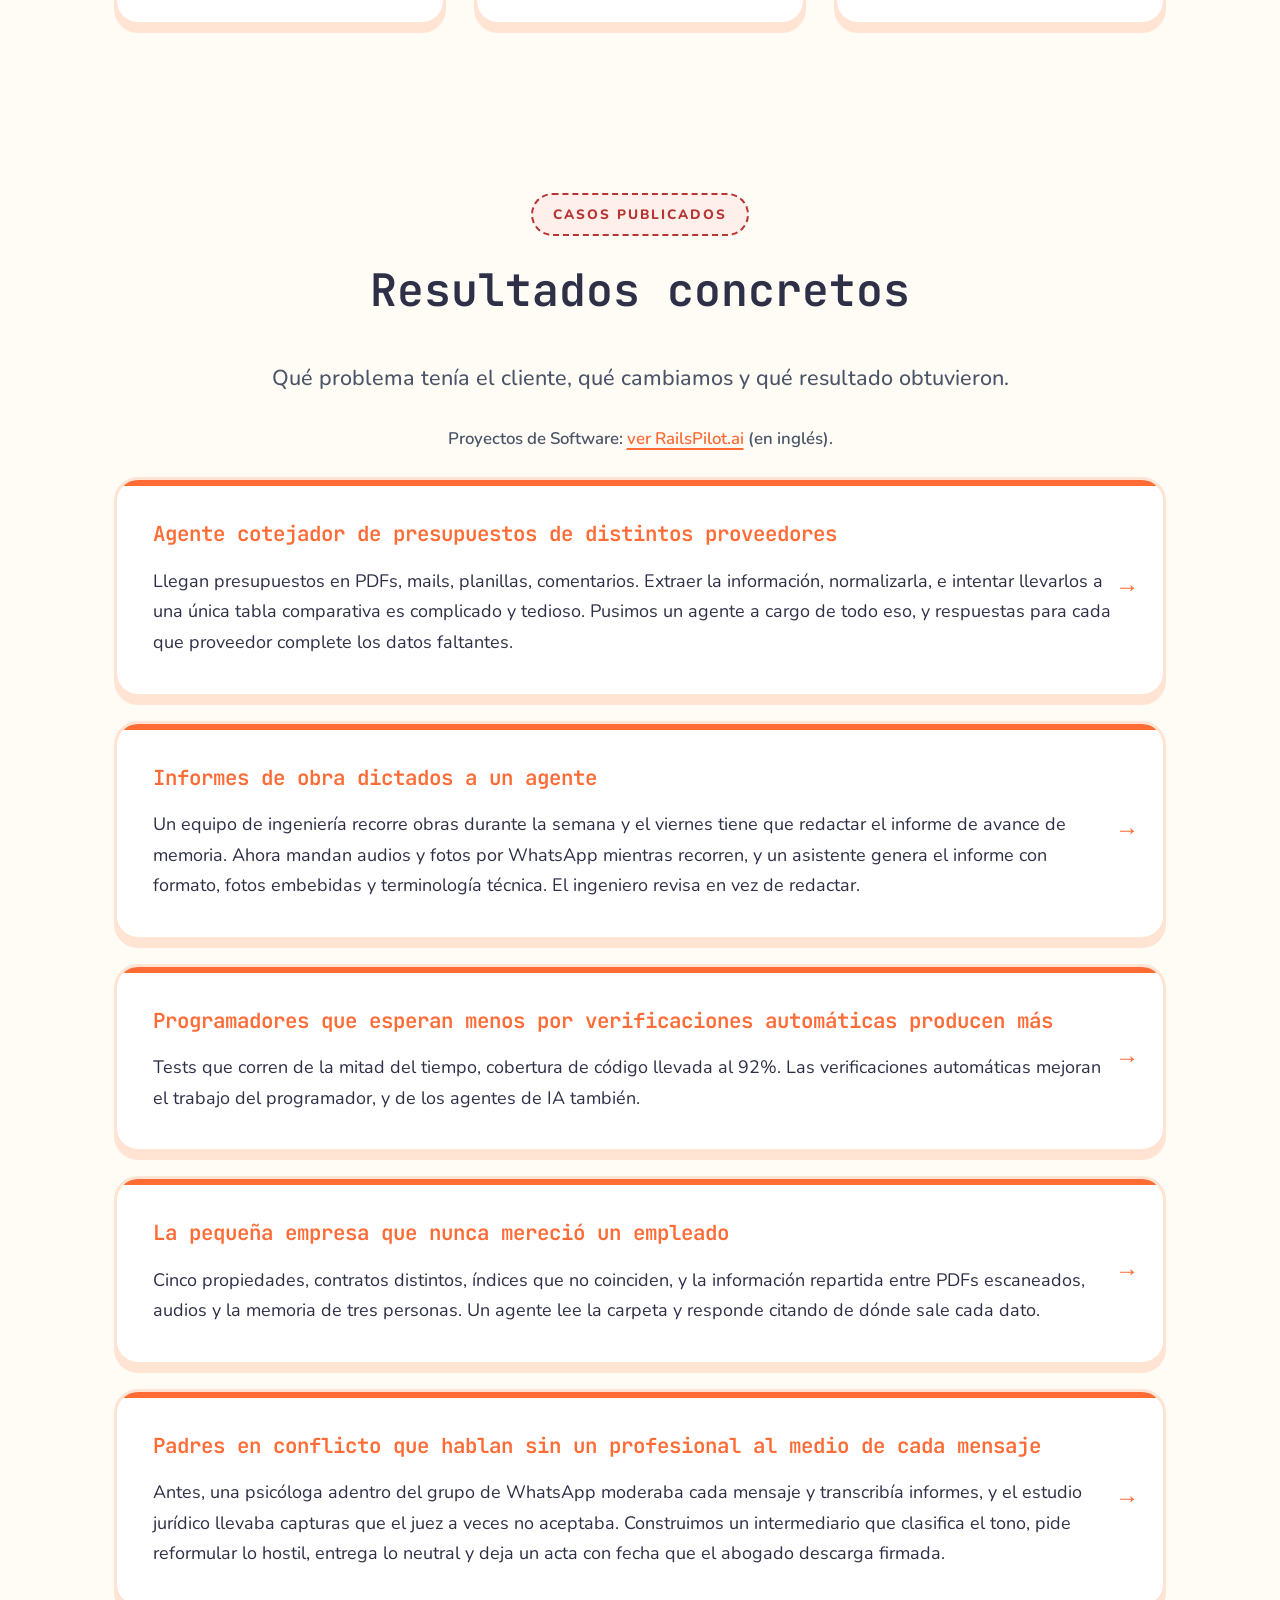
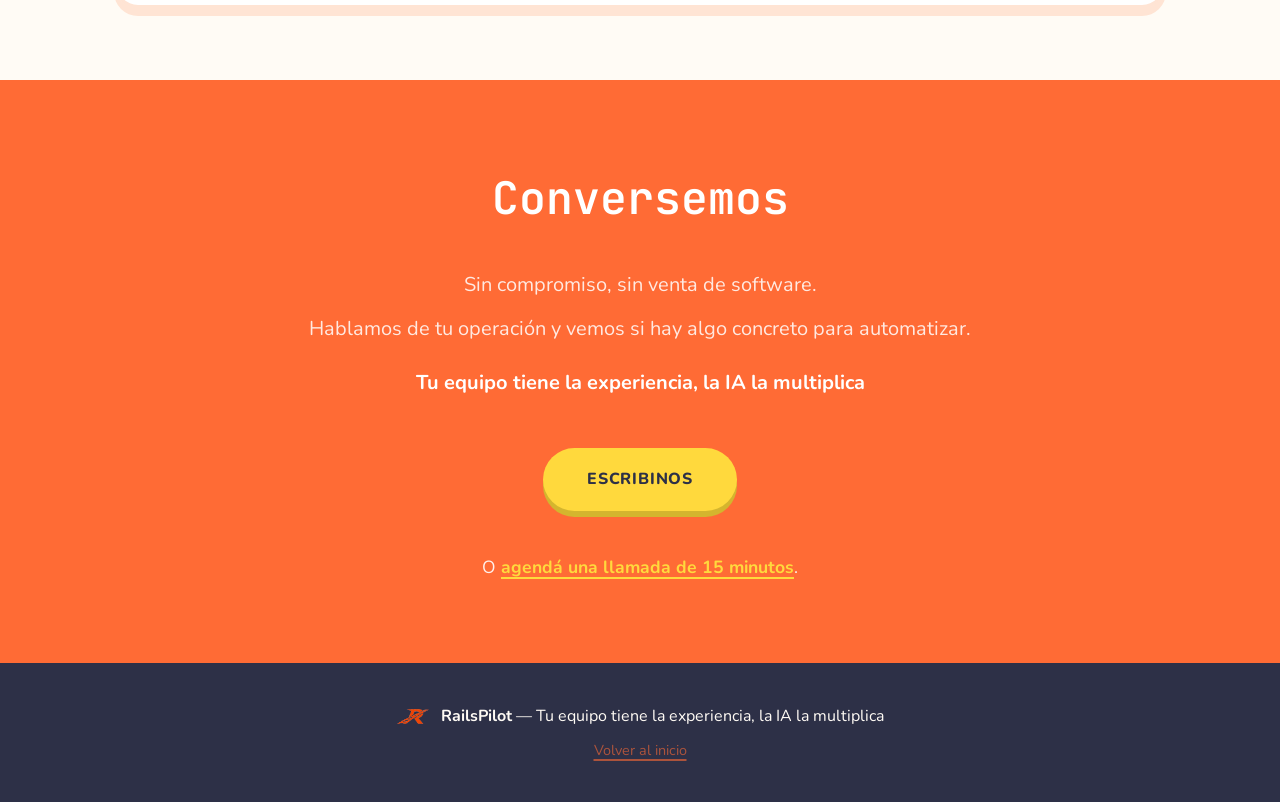
==== commit 26a61dca: "Respect system dark preference A cream page against a dark OS looks like a mistake. Follow prefers-c" ====
--- a/case_studies/index.html
+++ b/case_studies/index.html
@@ -3,6 +3,8 @@
   <head>
     <meta charset="UTF-8">
     <meta name="viewport" content="width=device-width, initial-scale=1.0">
+    <meta name="theme-color" media="(prefers-color-scheme: light)" content="#FFFBF5">
+    <meta name="theme-color" media="(prefers-color-scheme: dark)" content="#1A1826">
     <title>Tu equipo tiene la experiencia, IA la multiplica — RailsPilot</title>
     <meta name="description" content="Automatizamos el trabajo repetitivo. No reemplazamos el criterio profesional: hacemos el primer pase para que tu equipo se dedique a las tareas que justifican su formación. Casos de uso reales.">
     <link rel="preconnect" href="https://fonts.googleapis.com">
@@ -177,7 +179,7 @@
         </a>
 
         <a href="cartera-alquileres/" class="case-link card">
-          <h4>Ordené una cartera de alquileres en una carpeta, y un agente nos ayuda a administrarla</h4>
+          <h4>La pequeña empresa que nunca mereció un empleado</h4>
           <p>Cinco propiedades, contratos distintos, índices que no coinciden, y la información repartida entre PDFs escaneados, audios y la memoria de tres personas. Un agente lee la carpeta y responde citando de dónde sale cada dato.</p>
           <span class="case-link-arrow">→</span>
         </a>
--- a/case_studies/styles.css
+++ b/case_studies/styles.css
@@ -197,8 +197,8 @@
 }
 
 .case-study .article pre {
-  background: #1e1e2e;
-  color: #cdd6f4;
+  background: var(--code-bg);
+  color: var(--code-text);
   border-radius: 12px;
   padding: 20px 24px;
   overflow-x: auto;
@@ -215,7 +215,7 @@
 }
 
 .case-study .article pre.agent-response {
-  background: #f0f4f8;
+  background: var(--code-soft-bg);
   color: var(--text);
   border-left: 4px solid var(--primary);
 }
@@ -223,7 +223,7 @@
 .case-study .article code {
   font-family: 'JetBrains Mono', monospace;
   font-size: 0.88em;
-  background: rgba(0, 0, 0, 0.06);
+  background: var(--inline-code-bg);
   padding: 2px 6px;
   border-radius: 4px;
 }
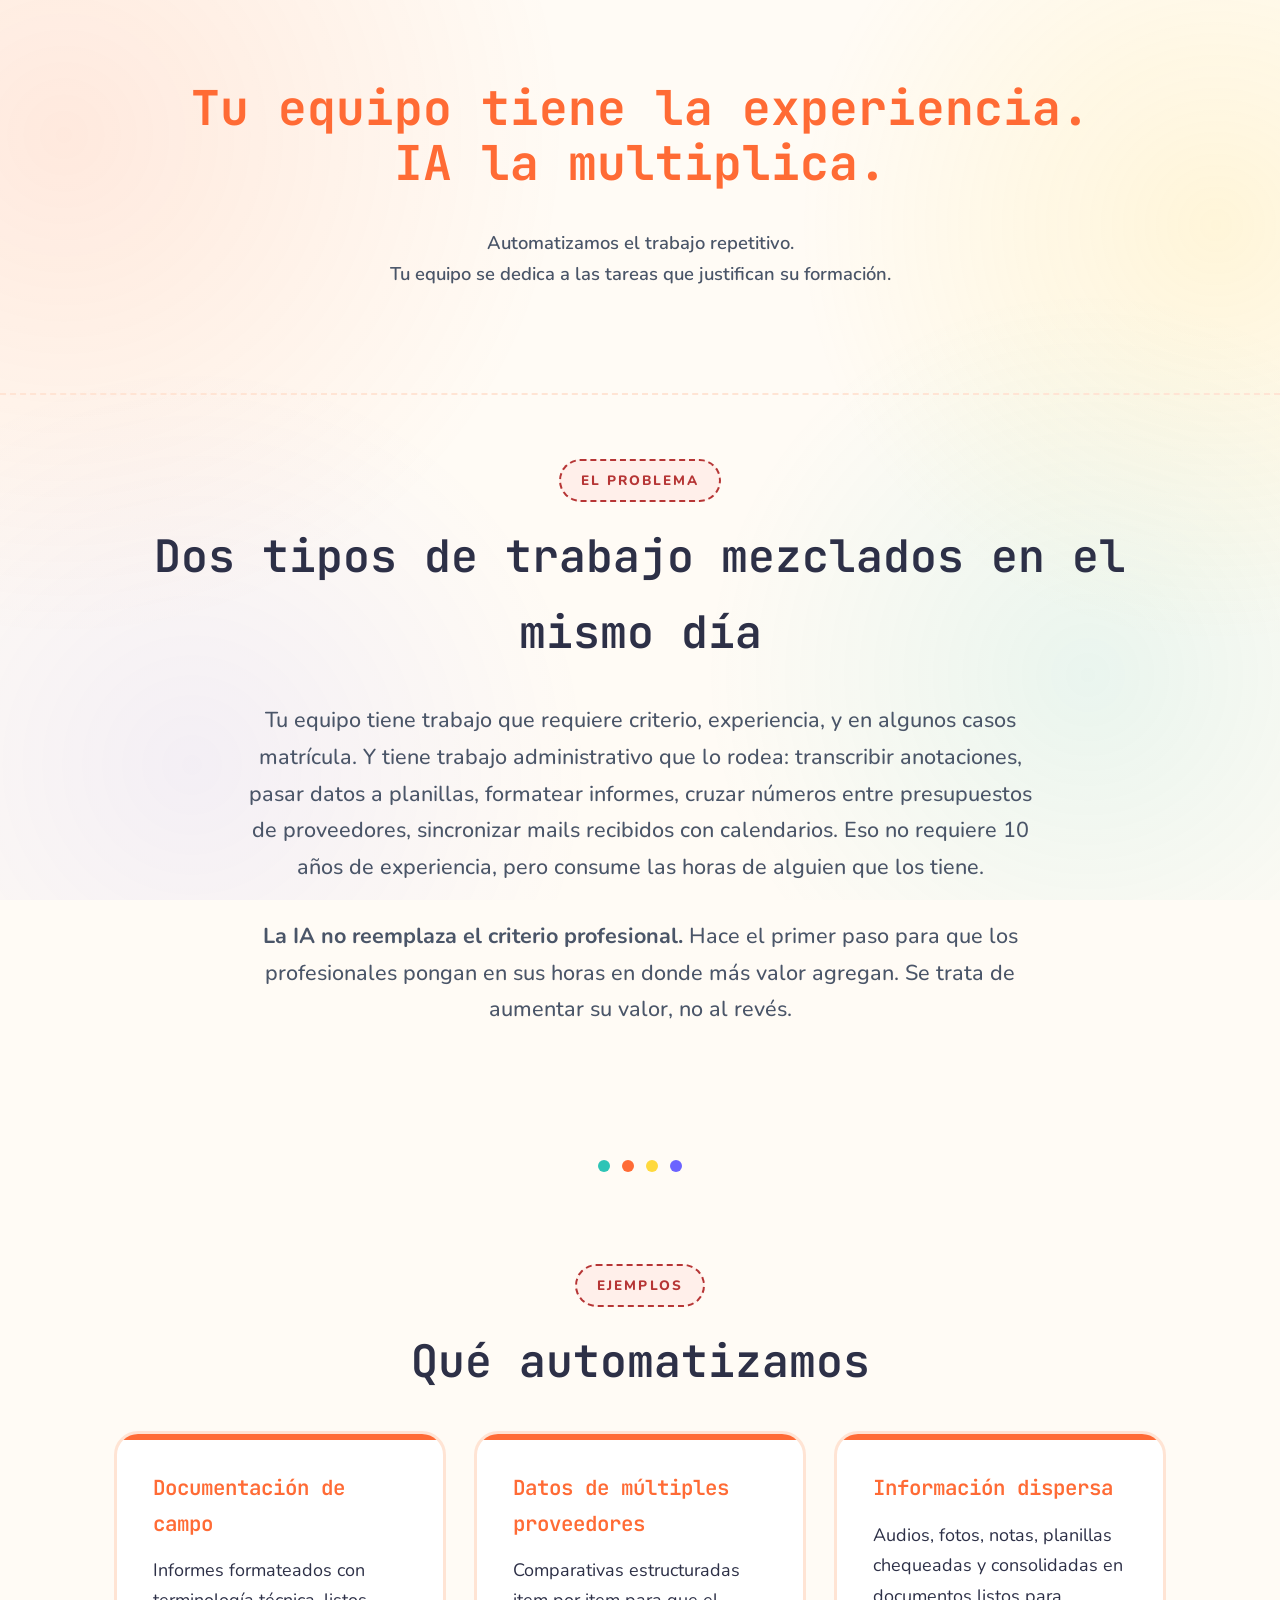
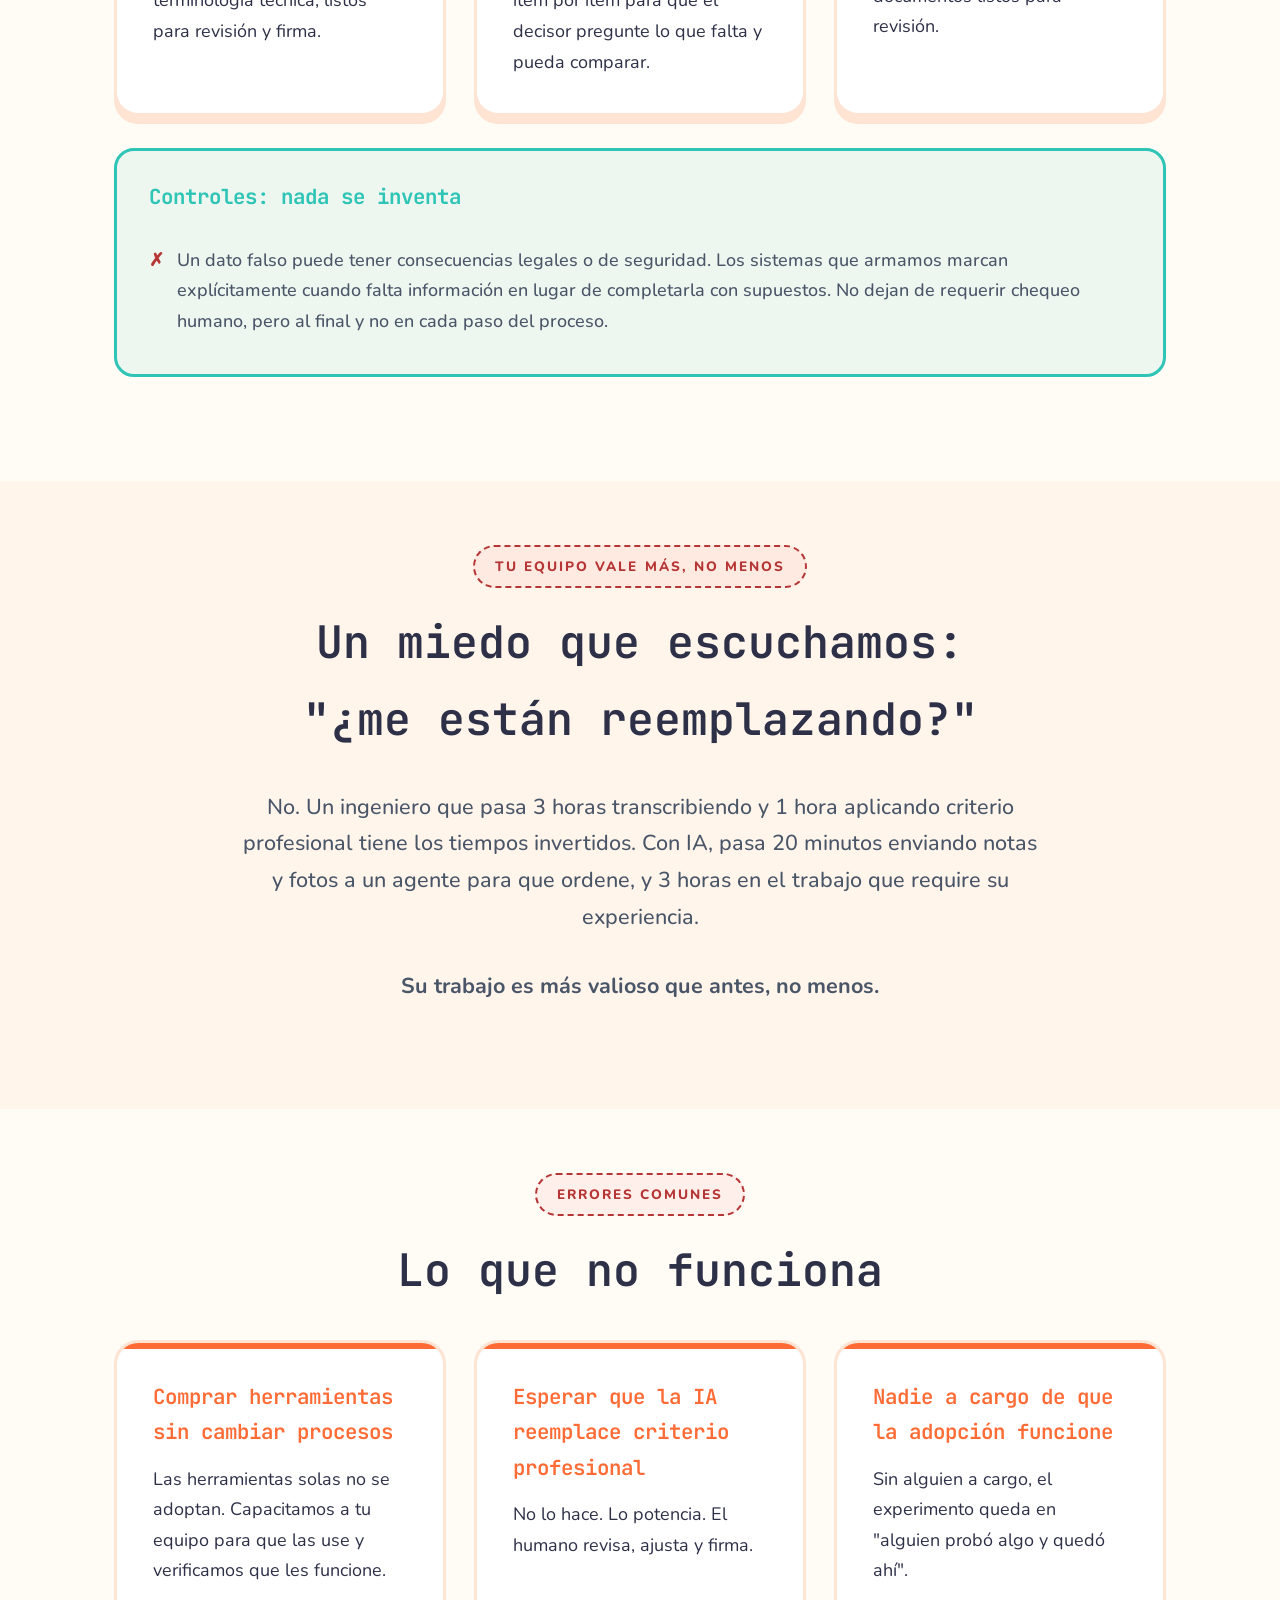
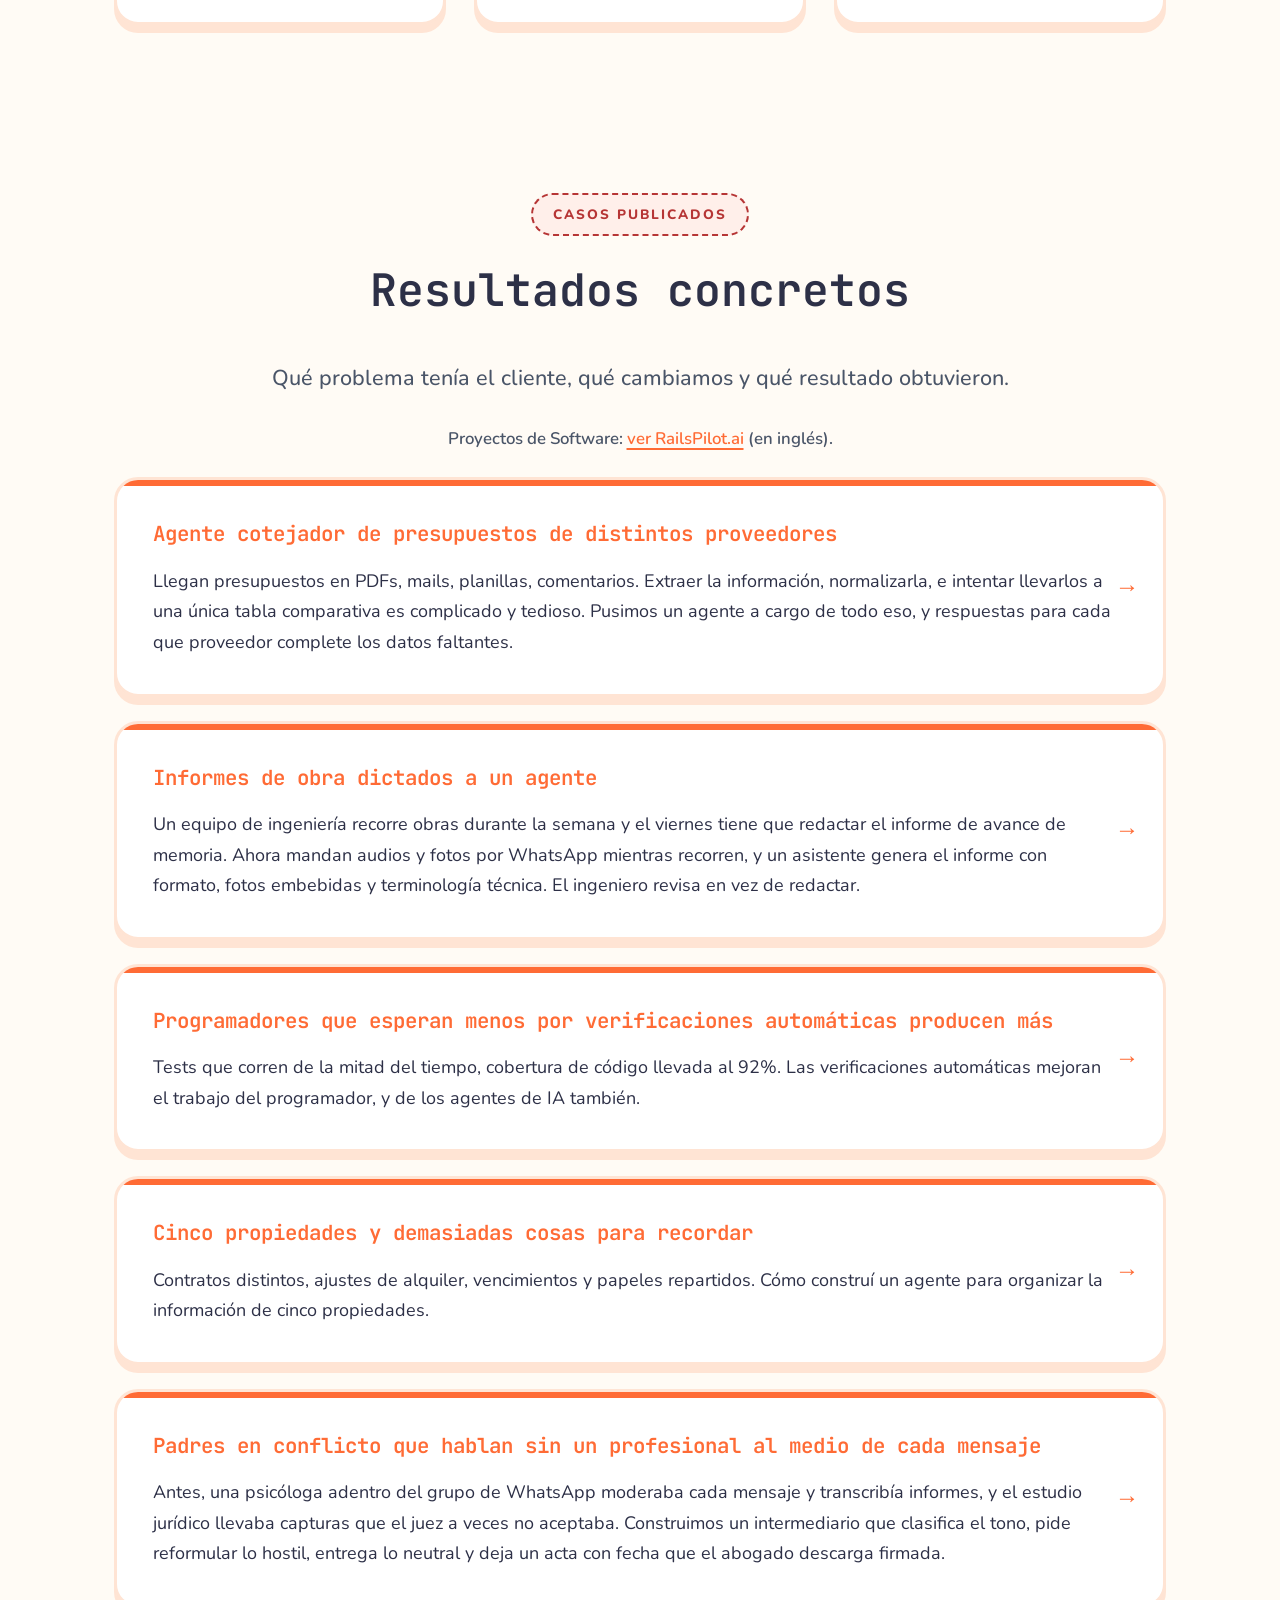
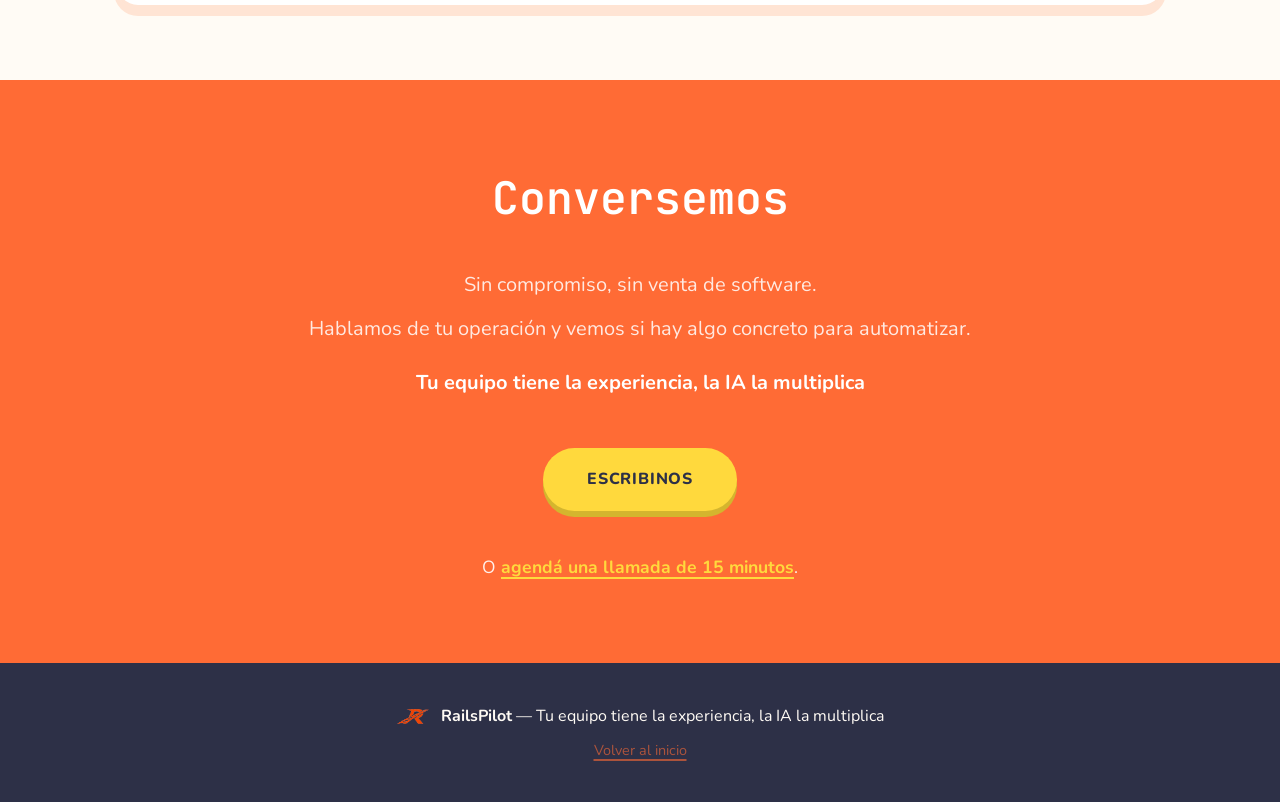
==== commit b29d32c6: "Replace Olmo case study with a less technical version The new text speaks to property managers inste" ====
--- a/case_studies/index.html
+++ b/case_studies/index.html
@@ -179,8 +179,8 @@
         </a>
 
         <a href="cartera-alquileres/" class="case-link card">
-          <h4>La pequeña empresa que nunca mereció un empleado</h4>
-          <p>Cinco propiedades, contratos distintos, índices que no coinciden, y la información repartida entre PDFs escaneados, audios y la memoria de tres personas. Un agente lee la carpeta y responde citando de dónde sale cada dato.</p>
+          <h4>Cinco propiedades y demasiadas cosas para recordar</h4>
+          <p>Contratos distintos, ajustes de alquiler, vencimientos y papeles repartidos. Cómo construí un agente para organizar la información de cinco propiedades.</p>
           <span class="case-link-arrow">→</span>
         </a>
 
--- a/case_studies/styles.css
+++ b/case_studies/styles.css
@@ -227,3 +227,63 @@
   padding: 2px 6px;
   border-radius: 4px;
 }
+
+.case-study .chat {
+  display: flex;
+  flex-direction: column;
+  gap: 12px;
+  padding: 24px;
+  background: var(--surface-warm);
+  border: 2px solid var(--border);
+  border-radius: 16px;
+}
+
+.case-study .article .chat-msg {
+  max-width: 85%;
+  margin: 0;
+  padding: 14px 18px;
+  border-radius: 16px;
+  line-height: 1.6;
+}
+
+.case-study .article .chat-msg--user {
+  align-self: flex-end;
+  background: var(--primary);
+  color: var(--on-primary);
+  border-bottom-right-radius: 4px;
+}
+
+.case-study .chat-msg--agent {
+  align-self: flex-start;
+  background: var(--surface);
+  border: 1px solid var(--border);
+  border-bottom-left-radius: 4px;
+}
+
+.case-study .article .chat-msg--agent p {
+  margin: 0 0 0.75em;
+  color: var(--text);
+}
+
+.case-study .chat-name {
+  display: block;
+  font-weight: 800;
+  color: var(--primary);
+  margin-bottom: 4px;
+}
+
+.case-study .chat-source {
+  display: block;
+  font-size: 0.85rem;
+  color: var(--muted);
+}
+
+@media (max-width: 600px) {
+  .case-study .chat {
+    padding: 16px;
+  }
+
+  .case-study .article .chat-msg {
+    max-width: 100%;
+  }
+}
